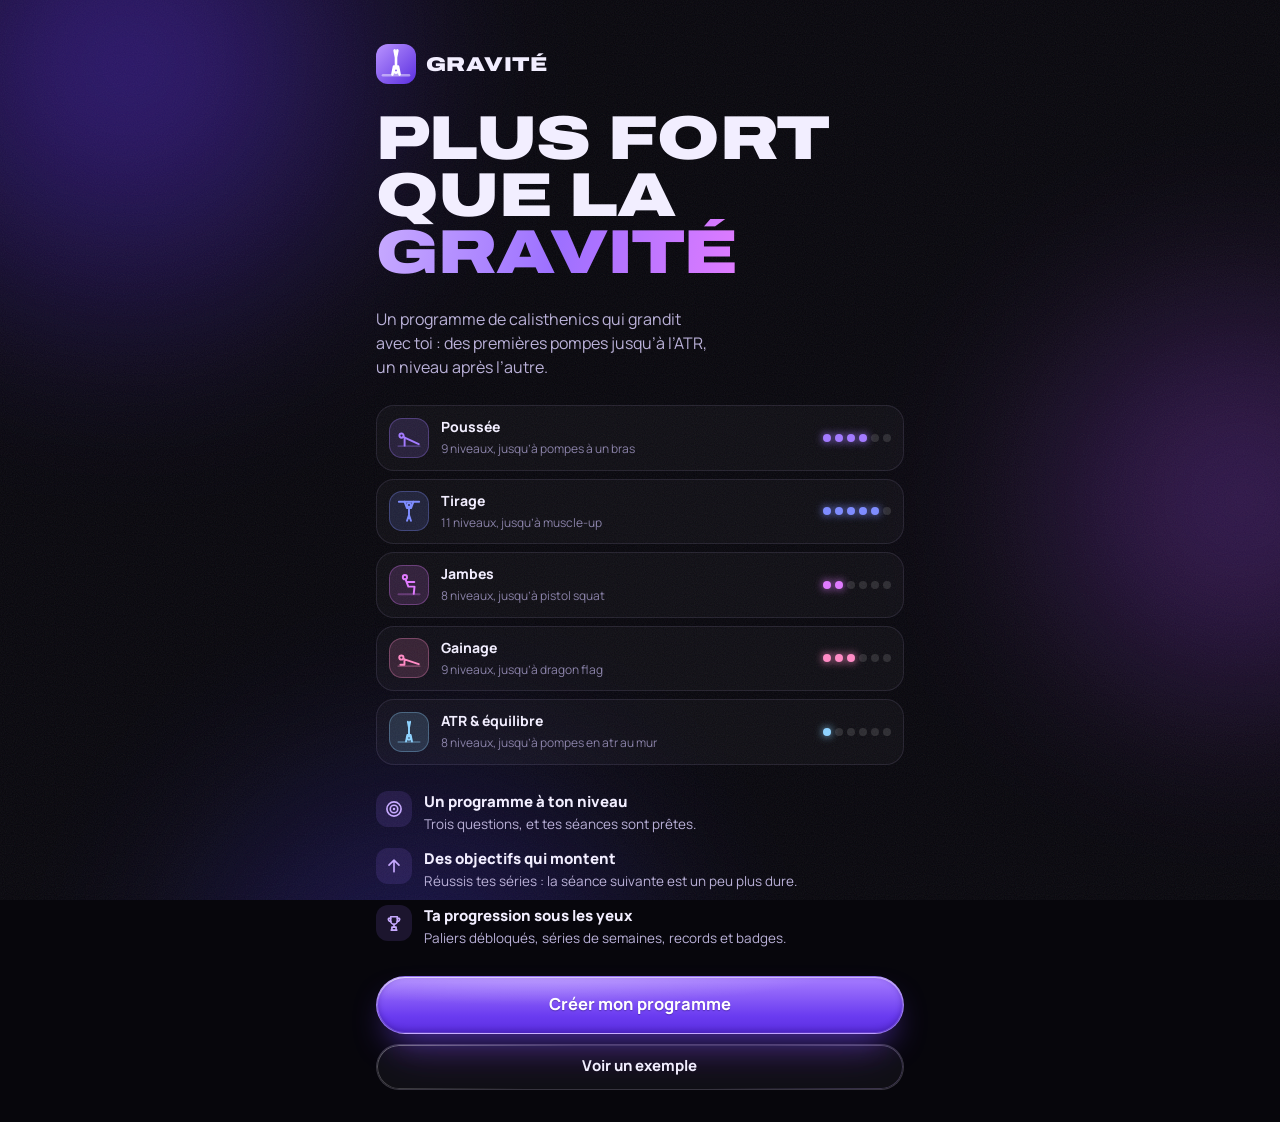
==== index.html @ 021497bb "Ajoute Gravité, une app de calisthenics avec progression par niveaux Programme généré à partir d'un " ====
<!doctype html>
<html lang="fr">
<head>
<meta charset="utf-8">
<meta name="viewport" content="width=device-width, initial-scale=1, viewport-fit=cover">
<title>Gravité Calisthenics</title>
<meta name="description" content="Programme de calisthenics au poids du corps : pompes, tractions, ATR. Des niveaux à débloquer et ta progression sous les yeux.">
<meta name="theme-color" content="#07060c">
<meta name="apple-mobile-web-app-capable" content="yes">
<meta name="mobile-web-app-capable" content="yes">
<meta name="apple-mobile-web-app-status-bar-style" content="black-translucent">
<meta name="apple-mobile-web-app-title" content="Gravité">
<link rel="manifest" href="manifest.webmanifest">
<link rel="icon" href="icons/icon.svg" type="image/svg+xml">
<link rel="apple-touch-icon" href="icons/icon-180.png">
<link rel="preconnect" href="https://fonts.googleapis.com">
<link rel="preconnect" href="https://fonts.gstatic.com" crossorigin>
<link rel="stylesheet" href="https://fonts.googleapis.com/css2?family=Archivo:wdth,wght@62..125,400..900&family=Manrope:wght@400..800&display=swap">
<link rel="stylesheet" href="css/styles.css">
</head>
<body>
<div class="aurora" aria-hidden="true"><i></i><i></i><i></i></div>
<main id="app" class="app"></main>
<nav id="tabbar" class="tabbar" aria-label="Navigation principale" hidden></nav>
<div id="player-root"></div>
<script src="js/data.js"></script>
<script src="js/app.js"></script>
</body>
</html>
---- css/styles.css ----
/*
  Gravité : interface sombre, accents violets, verre liquide.
  Mise en page : une colonne type app mobile (max 560 px), barre d’onglets en verre en bas,
  lecteur de séance plein écran par-dessus.
*/
:root {
  color-scheme: dark;
  --bg: #07060c;
  --bg-raise: #100d1c;
  --ink: #f2eeff;
  --ink-2: #bab1d8;
  --ink-3: #8a82a8;
  --line: rgba(206, 190, 255, 0.11);
  --line-strong: rgba(206, 190, 255, 0.2);
  --glass: rgba(150, 120, 255, 0.075);
  --glass-strong: rgba(150, 120, 255, 0.14);
  --violet: #9d70ff;
  --violet-2: #c7aaff;
  --violet-deep: #5b2fe0;
  --violet-ink: #160b33;
  --flame: #ffb35c;
  --good: #67e4b9;
  --bad: #ff7d8d;

  --heat-0: rgba(206, 190, 255, 0.07);
  --heat-1: #34245f;
  --heat-2: #5332a6;
  --heat-3: #7d52ee;
  --heat-4: #c3a3ff;

  --font-display: "Archivo", "Arial Black", "Helvetica Neue", system-ui, sans-serif;
  --font-body: "Manrope", system-ui, -apple-system, "Segoe UI", Roboto, sans-serif;

  --r-xl: 30px;
  --r-lg: 24px;
  --r-md: 18px;
  --r-sm: 12px;
  --tabbar-h: 76px;
  --spring: cubic-bezier(0.2, 1.5, 0.35, 1);
  --ease-out: cubic-bezier(0.16, 1, 0.3, 1);

  padding-top: env(safe-area-inset-top, 0px);
  padding-bottom: env(safe-area-inset-bottom, 0px);
}

* { box-sizing: border-box; }
html { -webkit-text-size-adjust: 100%; }
html, body { min-height: 100%; }
body {
  margin: 0;
  background: var(--bg);
  color: var(--ink);
  font-family: var(--font-body);
  font-size: 15px;
  line-height: 1.5;
  -webkit-font-smoothing: antialiased;
  -webkit-tap-highlight-color: transparent;
  overflow-x: hidden;
}
button, input, select, textarea { font: inherit; color: inherit; }
button { cursor: pointer; }
h1, h2, h3, h4 { margin: 0; font-family: var(--font-display); font-weight: 800; line-height: 1.05; text-wrap: balance; }
p { margin: 0; }
svg { display: block; }
:focus-visible { outline: 2px solid var(--violet-2); outline-offset: 3px; border-radius: 10px; }
[hidden] { display: none !important; }
.sr-only { position: absolute; width: 1px; height: 1px; overflow: hidden; clip: rect(0 0 0 0); white-space: nowrap; }

/* ---------- Fond : aurores violettes qui dérivent lentement ---------- */
.aurora { position: fixed; inset: 0; z-index: 0; pointer-events: none; overflow: hidden; }
.aurora i {
  position: absolute; border-radius: 50%; filter: blur(70px); opacity: 0.55;
  animation: drift 26s ease-in-out infinite alternate;
}
.aurora i:nth-child(1) { width: 60vmax; height: 60vmax; left: -20vmax; top: -25vmax; background: radial-gradient(circle, #5b2fe0 0%, transparent 65%); }
.aurora i:nth-child(2) { width: 50vmax; height: 50vmax; right: -22vmax; top: 20vh; background: radial-gradient(circle, #8f3fd9 0%, transparent 65%); animation-duration: 32s; animation-delay: -8s; opacity: 0.4; }
.aurora i:nth-child(3) { width: 55vmax; height: 55vmax; left: 5vw; bottom: -35vmax; background: radial-gradient(circle, #3a2bb8 0%, transparent 65%); animation-duration: 38s; animation-delay: -14s; opacity: 0.45; }
.aurora::after {
  content: ""; position: absolute; inset: 0; opacity: 0.08; mix-blend-mode: overlay;
  background-image: url("data:image/svg+xml,%3Csvg xmlns='http://www.w3.org/2000/svg' width='160' height='160'%3E%3Cfilter id='n'%3E%3CfeTurbulence type='fractalNoise' baseFrequency='.9' numOctaves='2' stitchTiles='stitch'/%3E%3C/filter%3E%3Crect width='100%25' height='100%25' filter='url(%23n)'/%3E%3C/svg%3E");
}
@keyframes drift {
  0% { transform: translate3d(0, 0, 0) scale(1); }
  50% { transform: translate3d(6vw, 4vh, 0) scale(1.08); }
  100% { transform: translate3d(-4vw, 8vh, 0) scale(0.95); }
}

/* ---------- Coque de l'app ---------- */
.app {
  position: relative; z-index: 1;
  max-width: 560px; margin: 0 auto;
  padding-left: max(16px, env(safe-area-inset-left, 0px));
  padding-right: max(16px, env(safe-area-inset-right, 0px));
  padding-block: 18px calc(var(--tabbar-h) + 34px + env(safe-area-inset-bottom, 0px));
}
.app.no-tabs { padding-bottom: 32px; }
.view { display: grid; gap: 18px; animation: view-in 0.5s var(--ease-out) both; }
.view > *, .stage > *, .player-inner > * { min-width: 0; max-width: 100%; }
@keyframes view-in { from { opacity: 0.001; transform: translateY(10px); } to { opacity: 1; transform: none; } }

.topbar { display: flex; align-items: center; justify-content: space-between; gap: 12px; padding-top: 4px; }
.topbar .hello { min-width: 0; }
.eyebrow { font-size: 11.5px; font-weight: 700; letter-spacing: 0.12em; text-transform: uppercase; color: var(--ink-3); }
.title-xl { font-size: clamp(30px, 8.6vw, 40px); font-stretch: 118%; letter-spacing: -0.01em; }
.title-lg { font-size: 26px; font-stretch: 115%; }
.title-md { font-size: 19px; font-stretch: 110%; }
.muted { color: var(--ink-2); }
.faint { color: var(--ink-3); }
.num { font-family: var(--font-display); font-variant-numeric: tabular-nums; font-stretch: 112%; }

.section-head { display: flex; align-items: baseline; justify-content: space-between; gap: 12px; margin-top: 6px; }
.section-head h2 { font-size: 17px; font-stretch: 112%; letter-spacing: 0.01em; }
.section-head .link { background: none; border: 0; color: var(--violet-2); font-weight: 700; font-size: 13px; padding: 4px 2px; }

/* ---------- Surfaces ---------- */
.card {
  position: relative;
  background: linear-gradient(180deg, rgba(255, 255, 255, 0.045), rgba(255, 255, 255, 0.02));
  border: 1px solid var(--line);
  border-radius: var(--r-lg);
  padding: 18px;
}
.card.tight { padding: 14px; }
.card-hero {
  position: relative; overflow: hidden; isolation: isolate;
  border-radius: var(--r-xl);
  padding: 22px 20px 20px;
  border: 1px solid rgba(214, 196, 255, 0.22);
  background:
    radial-gradient(120% 90% at 100% 0%, rgba(157, 112, 255, 0.42), transparent 60%),
    radial-gradient(90% 70% at 0% 100%, rgba(91, 47, 224, 0.35), transparent 65%),
    linear-gradient(160deg, rgba(40, 24, 86, 0.85), rgba(16, 11, 32, 0.92));
  box-shadow: inset 0 1px 0 rgba(255, 255, 255, 0.18), 0 30px 60px -30px rgba(91, 47, 224, 0.6);
}
.card-hero::before {
  content: ""; position: absolute; inset: -40% -10% auto auto; width: 70%; aspect-ratio: 1;
  background: conic-gradient(from 200deg, transparent, rgba(199, 170, 255, 0.25), transparent 40%);
  filter: blur(30px); z-index: -1; animation: slow-spin 18s linear infinite;
}
@keyframes slow-spin { to { transform: rotate(360deg); } }

.hero-top { display: flex; align-items: flex-start; justify-content: space-between; gap: 10px; }
.hero-title { font-size: clamp(28px, 8vw, 36px); font-stretch: 122%; text-transform: uppercase; letter-spacing: -0.005em; margin-top: 6px; }
.hero-meta { display: flex; flex-wrap: wrap; gap: 8px; margin-top: 12px; }
.ex-list { display: grid; gap: 2px; margin: 18px 0 18px; }
.ex-row {
  display: grid; grid-template-columns: 40px 1fr auto; align-items: center; gap: 12px;
  padding: 8px 0; border-top: 1px solid rgba(214, 196, 255, 0.1);
}
.ex-row:first-child { border-top: 0; }
.ex-row .name { font-weight: 700; line-height: 1.25; min-width: 0; }
.ex-row .name small { display: block; font-weight: 500; color: var(--ink-3); font-size: 12px; }
.ex-row .dose { font-family: var(--font-display); font-stretch: 112%; font-weight: 700; font-variant-numeric: tabular-nums; color: var(--violet-2); white-space: nowrap; }

.picto {
  width: 40px; height: 40px; border-radius: 13px; display: grid; place-items: center;
  background: color-mix(in srgb, var(--fc, var(--violet)) 16%, transparent);
  border: 1px solid color-mix(in srgb, var(--fc, var(--violet)) 32%, transparent);
  color: var(--fc, var(--violet));
}
.picto svg { width: 26px; height: 26px; }
.picto.lg { width: 64px; height: 64px; border-radius: 20px; }
.picto.lg svg { width: 42px; height: 42px; }

.chip {
  display: inline-flex; align-items: center; gap: 6px;
  padding: 6px 11px; border-radius: 999px;
  font-size: 12.5px; font-weight: 700; line-height: 1;
  background: rgba(255, 255, 255, 0.06); border: 1px solid var(--line); color: var(--ink-2);
  white-space: nowrap;
}
.chip svg { width: 14px; height: 14px; }
.chip.violet { background: rgba(157, 112, 255, 0.16); border-color: rgba(199, 170, 255, 0.3); color: var(--violet-2); }
.chip.flame { background: rgba(255, 179, 92, 0.12); border-color: rgba(255, 179, 92, 0.3); color: var(--flame); }
.chip.good { background: rgba(103, 228, 185, 0.12); border-color: rgba(103, 228, 185, 0.3); color: var(--good); }

/* ---------- Boutons en verre liquide ---------- */
.btn {
  --mx: 50%; --my: 0%;
  position: relative; overflow: hidden; isolation: isolate;
  display: inline-flex; align-items: center; justify-content: center; gap: 9px;
  min-height: 46px; padding: 0 20px;
  border-radius: 999px;
  border: 1px solid rgba(232, 222, 255, 0.18);
  background: linear-gradient(180deg, rgba(255, 255, 255, 0.12), rgba(255, 255, 255, 0.03));
  -webkit-backdrop-filter: blur(16px) saturate(170%);
  backdrop-filter: blur(16px) saturate(170%);
  box-shadow:
    inset 0 1px 0 rgba(255, 255, 255, 0.28),
    inset 0 -1px 0 rgba(255, 255, 255, 0.06),
    inset 0 0 0 0.5px rgba(255, 255, 255, 0.05),
    0 10px 24px -12px rgba(0, 0, 0, 0.7);
  color: var(--ink); font-weight: 750; font-size: 15px; letter-spacing: 0.005em;
  transition: transform 0.55s var(--spring), box-shadow 0.3s ease, background 0.3s ease;
  user-select: none; -webkit-user-select: none; touch-action: manipulation;
}
.btn svg { width: 18px; height: 18px; flex: none; }
/* Reflet spéculaire qui suit le doigt / la souris */
.btn::before {
  content: ""; position: absolute; inset: 0; z-index: -1; border-radius: inherit; pointer-events: none;
  background: radial-gradient(140px circle at var(--mx) var(--my), rgba(255, 255, 255, 0.28), transparent 60%);
  opacity: 0; transition: opacity 0.35s ease;
}
/* Liseré lumineux type verre */
.btn::after {
  content: ""; position: absolute; inset: 0; border-radius: inherit; pointer-events: none;
  padding: 1px;
  background: linear-gradient(140deg, rgba(255, 255, 255, 0.55), rgba(255, 255, 255, 0) 35%, rgba(255, 255, 255, 0) 65%, rgba(199, 170, 255, 0.5));
  -webkit-mask: linear-gradient(#000 0 0) content-box, linear-gradient(#000 0 0);
  -webkit-mask-composite: xor; mask-composite: exclude;
  opacity: 0.55;
}
@media (hover: hover) {
  .btn:hover::before { opacity: 1; }
  .btn:hover { box-shadow: inset 0 1px 0 rgba(255, 255, 255, 0.34), inset 0 -1px 0 rgba(255, 255, 255, 0.08), 0 14px 30px -12px rgba(91, 47, 224, 0.55); }
}
.btn.is-pressed { transform: scale(0.955); transition-duration: 0.12s; }
.btn.is-pressed::before { opacity: 1; }
.btn.squish { animation: squish 0.7s var(--spring); }
@keyframes squish {
  0% { transform: scale(0.955); }
  30% { transform: scale(1.045, 0.97); }
  55% { transform: scale(0.985, 1.025); }
  80% { transform: scale(1.01, 0.995); }
  100% { transform: scale(1); }
}
.btn:disabled { opacity: 0.45; cursor: not-allowed; }

.btn.primary {
  border-color: rgba(222, 205, 255, 0.4);
  background:
    radial-gradient(120% 140% at 30% -20%, rgba(255, 255, 255, 0.35), transparent 50%),
    linear-gradient(180deg, #a77dff, #6a3bf0 70%, #5b2fe0);
  color: #fff;
  box-shadow:
    inset 0 1px 0 rgba(255, 255, 255, 0.5),
    inset 0 -2px 6px rgba(40, 10, 120, 0.45),
    0 16px 34px -14px rgba(120, 70, 255, 0.85);
  text-shadow: 0 1px 1px rgba(30, 10, 80, 0.35);
}
.btn.lg { min-height: 58px; font-size: 16.5px; padding: 0 26px; }
.btn.block { display: flex; width: 100%; }
.btn.icon { width: 46px; min-height: 46px; padding: 0; }
.btn.icon.sm { width: 38px; min-height: 38px; }
.btn.ghost { background: rgba(255, 255, 255, 0.04); box-shadow: inset 0 1px 0 rgba(255, 255, 255, 0.12); }
.btn.danger { color: var(--bad); }

/* Goutte de verre liquide qui apparaît au point de contact */
.lg-drop {
  position: absolute; z-index: 0; pointer-events: none;
  width: var(--d, 160px); height: var(--d, 160px);
  left: var(--x); top: var(--y);
  border-radius: 46% 54% 52% 48% / 50% 44% 56% 50%;
  background:
    radial-gradient(circle at 32% 28%, rgba(255, 255, 255, 0.55), rgba(255, 255, 255, 0) 32%),
    radial-gradient(circle at 70% 75%, rgba(199, 170, 255, 0.35), rgba(199, 170, 255, 0) 45%),
    radial-gradient(circle, rgba(220, 205, 255, 0.16), rgba(157, 112, 255, 0.08) 60%, rgba(157, 112, 255, 0) 72%);
  -webkit-backdrop-filter: blur(2px) saturate(220%) brightness(1.25);
  backdrop-filter: blur(2px) saturate(220%) brightness(1.25);
  box-shadow:
    inset 3px 3px 8px rgba(255, 255, 255, 0.55),
    inset -4px -5px 10px rgba(70, 30, 190, 0.45),
    0 0 26px rgba(170, 130, 255, 0.45);
  transform: translate(-50%, -50%) scale(0);
  animation: lg-drop 0.85s var(--ease-out) forwards;
}
@keyframes lg-drop {
  0% { transform: translate(-50%, -50%) scale(0) rotate(0deg); opacity: 1; border-radius: 50%; }
  35% { opacity: 1; border-radius: 42% 58% 60% 40% / 52% 40% 60% 48%; }
  70% { opacity: 0.55; border-radius: 55% 45% 40% 60% / 45% 58% 42% 55%; }
  100% { transform: translate(-50%, -50%) scale(1) rotate(25deg); opacity: 0; border-radius: 50%; }
}

/* ---------- Statistiques ---------- */
.stats { display: grid; grid-template-columns: repeat(3, minmax(0, 1fr)); gap: 10px; }
.stat { padding: 14px 12px; border-radius: var(--r-md); background: rgba(255, 255, 255, 0.035); border: 1px solid var(--line); min-width: 0; }
.stat .v { font-family: var(--font-display); font-weight: 800; font-size: 24px; font-stretch: 115%; font-variant-numeric: tabular-nums; line-height: 1.05; display: flex; align-items: center; gap: 6px; }
.stat .v svg { width: 20px; height: 20px; }
.stat .l { font-size: 12px; color: var(--ink-3); font-weight: 600; margin-top: 4px; line-height: 1.25; }
.stat.flame .v { color: var(--flame); }

.week-strip { display: grid; grid-template-columns: repeat(7, minmax(0, 1fr)); gap: 6px; margin-top: 14px; }
.wday { display: grid; justify-items: center; gap: 6px; font-size: 11px; font-weight: 700; color: var(--ink-3); }
.wday .dot {
  width: 100%; max-width: 38px; aspect-ratio: 1; border-radius: 12px;
  display: grid; place-items: center;
  background: rgba(255, 255, 255, 0.04); border: 1px solid var(--line);
}
.wday .dot svg { width: 16px; height: 16px; }
.wday.done .dot { background: linear-gradient(160deg, #a77dff, #5b2fe0); border-color: rgba(222, 205, 255, 0.45); color: #fff; box-shadow: 0 6px 18px -8px rgba(157, 112, 255, 0.9); }
.wday.today { color: var(--ink); }
.wday.today .dot { border-color: var(--violet-2); }

.progress { height: 8px; border-radius: 999px; background: rgba(255, 255, 255, 0.07); overflow: hidden; }
.progress > i { display: block; height: 100%; border-radius: inherit; background: linear-gradient(90deg, #6a3bf0, #c7aaff); transition: width 0.8s var(--ease-out); }
.progress.fc > i { background: linear-gradient(90deg, color-mix(in srgb, var(--fc) 55%, #2a1760), var(--fc)); }

.next-level { display: grid; grid-template-columns: 40px 1fr; gap: 12px; align-items: center; }
.next-level .row { display: flex; justify-content: space-between; gap: 8px; font-size: 13px; margin-bottom: 7px; }
.next-level .row b { font-weight: 750; min-width: 0; }

.quote { font-size: 14px; color: var(--ink-2); padding: 2px 4px; display: flex; gap: 10px; align-items: flex-start; }
.quote svg { width: 18px; height: 18px; color: var(--violet); flex: none; margin-top: 2px; }

/* ---------- Barre d'onglets en verre ---------- */
.tabbar {
  position: fixed; z-index: 20; left: 50%; transform: translateX(-50%);
  bottom: calc(14px + env(safe-area-inset-bottom, 0px));
  width: min(520px, calc(100% - 2 * max(16px, env(safe-area-inset-left, 0px))));
  height: 64px; padding: 6px;
  display: grid; grid-template-columns: repeat(4, 1fr);
  border-radius: 999px;
  background: rgba(22, 16, 40, 0.55);
  -webkit-backdrop-filter: blur(22px) saturate(180%);
  backdrop-filter: blur(22px) saturate(180%);
  border: 1px solid rgba(232, 222, 255, 0.14);
  box-shadow: inset 0 1px 0 rgba(255, 255, 255, 0.16), 0 20px 40px -12px rgba(0, 0, 0, 0.8);
}
.tab {
  position: relative; z-index: 1; border: 0; background: none; border-radius: 999px;
  display: grid; place-items: center; align-content: center; gap: 3px;
  color: var(--ink-3); font-size: 11px; font-weight: 750; letter-spacing: 0.01em;
  transition: color 0.3s ease;
}
.tab svg { width: 22px; height: 22px; transition: transform 0.5s var(--spring); }
.tab[aria-current="page"] { color: var(--ink); }
.tab[aria-current="page"] svg { transform: translateY(-1px) scale(1.06); }
.tab-lens {
  position: absolute; z-index: 0; top: 6px; bottom: 6px; left: 0; width: 0;
  border-radius: 999px;
  background: linear-gradient(180deg, rgba(199, 170, 255, 0.28), rgba(157, 112, 255, 0.12));
  border: 1px solid rgba(232, 222, 255, 0.28);
  box-shadow: inset 0 1px 0 rgba(255, 255, 255, 0.35), inset 0 -6px 14px rgba(91, 47, 224, 0.3), 0 6px 20px -6px rgba(157, 112, 255, 0.7);
  transition: transform 0.6s var(--spring), width 0.6s var(--spring);
}
.tab-lens.stretch { animation: lens-stretch 0.6s var(--ease-out); }
@keyframes lens-stretch { 0% { scale: 1 1; } 35% { scale: 1.22 0.86; } 70% { scale: 0.96 1.04; } 100% { scale: 1 1; } }

/* ---------- Programme ---------- */
.plan-item { display: grid; gap: 12px; }
.plan-head { display: grid; grid-template-columns: auto 1fr auto; gap: 12px; align-items: center; }
.plan-idx {
  width: 38px; height: 38px; border-radius: 12px; display: grid; place-items: center;
  font-family: var(--font-display); font-weight: 800; font-stretch: 115%;
  background: rgba(255, 255, 255, 0.05); border: 1px solid var(--line); color: var(--ink-2);
}
.plan-item.is-next .plan-idx { background: linear-gradient(160deg, #a77dff, #5b2fe0); color: #fff; border-color: transparent; }
.plan-item.is-done .plan-idx { color: var(--good); border-color: rgba(103, 228, 185, 0.35); background: rgba(103, 228, 185, 0.08); }
.plan-item .ex-list { margin: 0; }
.summary-chips { display: flex; flex-wrap: wrap; gap: 8px; }

.fam-grid { display: grid; gap: 10px; }
.fam-row { display: grid; grid-template-columns: 40px 1fr auto; gap: 12px; align-items: center; padding: 12px; border-radius: var(--r-md); background: rgba(255, 255, 255, 0.03); border: 1px solid var(--line); text-align: left; width: 100%; }
.fam-row .t { min-width: 0; }
.fam-row .t b { display: block; font-weight: 750; line-height: 1.25; }
.fam-row .t span { font-size: 12.5px; color: var(--ink-3); }
.fam-row .lvl { font-family: var(--font-display); font-stretch: 112%; font-weight: 800; color: var(--ink-2); font-size: 13px; white-space: nowrap; }

/* ---------- Segmented & options ---------- */
.seg { display: grid; grid-auto-flow: column; grid-auto-columns: 1fr; gap: 4px; padding: 4px; border-radius: 999px; background: rgba(255, 255, 255, 0.04); border: 1px solid var(--line); }
.seg button { min-height: 40px; border: 0; border-radius: 999px; background: none; color: var(--ink-2); font-weight: 750; font-size: 14px; padding: 0 8px; position: relative; overflow: hidden; }
.seg button[aria-pressed="true"] { color: #fff; background: linear-gradient(180deg, rgba(167, 125, 255, 0.9), rgba(91, 47, 224, 0.9)); box-shadow: inset 0 1px 0 rgba(255, 255, 255, 0.4), 0 6px 16px -8px rgba(157, 112, 255, 0.9); }

.options { display: grid; gap: 10px; }
.option {
  position: relative; overflow: hidden; isolation: isolate;
  display: grid; grid-template-columns: auto 1fr auto; gap: 14px; align-items: center;
  width: 100%; text-align: left; padding: 16px; border-radius: var(--r-md);
  background: rgba(255, 255, 255, 0.035); border: 1px solid var(--line);
  transition: border-color 0.25s ease, background 0.25s ease, transform 0.5s var(--spring);
}
.option .o-t b { display: block; font-weight: 800; font-size: 16px; }
.option .o-t span { font-size: 13px; color: var(--ink-3); }
.option .o-big { font-family: var(--font-display); font-stretch: 120%; font-weight: 800; font-size: 22px; min-width: 56px; color: var(--violet-2); }
.option .check { width: 24px; height: 24px; border-radius: 50%; border: 1.5px solid var(--line-strong); display: grid; place-items: center; color: transparent; }
.option .check svg { width: 14px; height: 14px; }
.option[aria-pressed="true"] { border-color: rgba(199, 170, 255, 0.55); background: rgba(157, 112, 255, 0.12); }
.option[aria-pressed="true"] .check { background: var(--violet); border-color: var(--violet); color: #fff; }

.field { display: grid; gap: 8px; }
.field label, .field .label { font-size: 13px; font-weight: 700; color: var(--ink-2); }
.input {
  width: 100%; min-height: 50px; padding: 0 16px; border-radius: var(--r-md);
  background: rgba(255, 255, 255, 0.05); border: 1px solid var(--line-strong); color: var(--ink);
  font-size: 16px; outline: none;
}
.input:focus { border-color: var(--violet-2); box-shadow: 0 0 0 4px rgba(157, 112, 255, 0.18); }
textarea.input { min-height: 120px; padding: 12px 14px; font-family: ui-monospace, Menlo, monospace; font-size: 12px; resize: vertical; }

.toggle-row { display: flex; align-items: center; justify-content: space-between; gap: 14px; padding: 12px 0; border-top: 1px solid var(--line); }
.toggle-row:first-child { border-top: 0; padding-top: 0; }
.toggle-row .t b { display: block; font-weight: 750; }
.toggle-row .t span { font-size: 12.5px; color: var(--ink-3); }
.switch { position: relative; width: 52px; height: 32px; border-radius: 999px; border: 1px solid var(--line-strong); background: rgba(255, 255, 255, 0.08); flex: none; transition: background 0.3s ease; }
.switch::after { content: ""; position: absolute; top: 3px; left: 3px; width: 24px; height: 24px; border-radius: 50%; background: linear-gradient(180deg, #fff, #d9d0f5); box-shadow: 0 2px 6px rgba(0, 0, 0, 0.4); transition: transform 0.5s var(--spring); }
.switch[aria-checked="true"] { background: linear-gradient(180deg, #a77dff, #5b2fe0); border-color: transparent; }
.switch[aria-checked="true"]::after { transform: translateX(20px); }

/* ---------- Onboarding ---------- */
.ob { display: grid; gap: 22px; min-height: calc(100vh - 60px); align-content: start; }
.ob-steps { display: grid; grid-template-columns: repeat(5, 1fr); gap: 6px; }
.ob-steps i { height: 4px; border-radius: 99px; background: rgba(255, 255, 255, 0.1); }
.ob-steps i.on { background: linear-gradient(90deg, #7d52ee, #c7aaff); }
.ob-nav { display: flex; gap: 10px; }
.ob-nav .btn.primary { flex: 1; }

.welcome { display: grid; gap: 26px; padding-top: 10px; }
.brand { display: flex; align-items: center; gap: 10px; }
.brand-mark { width: 40px; height: 40px; }
.brand b { font-family: var(--font-display); font-weight: 900; font-stretch: 125%; font-size: 20px; letter-spacing: 0.02em; }
.welcome-title { font-size: clamp(40px, 12vw, 62px); font-stretch: 125%; font-weight: 900; text-transform: uppercase; line-height: 0.92; letter-spacing: -0.01em; }
.welcome-title em { font-style: normal; background: linear-gradient(100deg, #c7aaff, #9d70ff 50%, #e07bff); -webkit-background-clip: text; background-clip: text; color: transparent; }
.ladder { display: grid; gap: 8px; }
.ladder-row { display: grid; grid-template-columns: 40px 1fr auto; gap: 12px; align-items: center; padding: 10px 12px; border-radius: var(--r-md); background: rgba(255, 255, 255, 0.03); border: 1px solid var(--line); }
.ladder-row .steps { display: flex; gap: 4px; }
.ladder-row .steps i { width: 8px; height: 8px; border-radius: 50%; background: rgba(255, 255, 255, 0.12); }
.ladder-row .steps i.on { background: var(--fc); box-shadow: 0 0 8px var(--fc); }
.ladder-row .t b { display: block; font-weight: 750; font-size: 14px; }
.ladder-row .t span { font-size: 12px; color: var(--ink-3); }
.feature-list { display: grid; gap: 12px; }
.feature { display: grid; grid-template-columns: 36px 1fr; gap: 12px; align-items: start; }
.feature .ic { width: 36px; height: 36px; border-radius: 12px; display: grid; place-items: center; background: rgba(157, 112, 255, 0.14); color: var(--violet-2); }
.feature .ic svg { width: 20px; height: 20px; }
.feature b { display: block; font-weight: 800; }
.feature span { font-size: 13.5px; color: var(--ink-2); }

.demo-banner {
  display: flex; align-items: center; justify-content: space-between; gap: 10px; flex-wrap: wrap;
  padding: 10px 12px 10px 16px; border-radius: var(--r-md);
  background: rgba(255, 179, 92, 0.1); border: 1px solid rgba(255, 179, 92, 0.3); color: var(--flame);
  font-size: 13px; font-weight: 700;
}
.demo-banner .btn { min-height: 36px; font-size: 13px; padding: 0 14px; color: var(--ink); }

/* ---------- Progrès ---------- */
.rank-card { display: grid; gap: 14px; }
.rank-top { display: flex; align-items: center; gap: 14px; }
.rank-emblem { width: 62px; height: 62px; flex: none; }
.rank-name { font-size: 28px; font-stretch: 122%; text-transform: uppercase; }
.rank-steps { display: grid; grid-template-columns: repeat(7, 1fr); gap: 4px; }
.rank-steps i { height: 4px; border-radius: 99px; background: rgba(255, 255, 255, 0.09); }
.rank-steps i.on { background: var(--violet-2); }
.rank-foot { display: flex; justify-content: space-between; font-size: 12.5px; color: var(--ink-3); gap: 8px; }

.chart-wrap { position: relative; }
.chart-wrap svg { width: 100%; height: auto; overflow: visible; }
.chart-wrap .axis { fill: var(--ink-3); font-size: 10.5px; font-family: var(--font-body); font-weight: 600; }
.chart-wrap .grid { stroke: rgba(206, 190, 255, 0.09); stroke-width: 1; }
.chart-wrap .bar { fill: rgba(157, 112, 255, 0.42); transition: fill 0.2s ease; }
.chart-wrap .bar.last { fill: var(--violet); }
.chart-wrap .bar-hit { fill: transparent; cursor: pointer; }
.chart-wrap .bar-hit:hover + .bar, .chart-wrap .bar.hot { fill: var(--violet-2); }
.chart-wrap .val { fill: var(--ink); font-size: 11px; font-weight: 800; font-family: var(--font-display); }
.tooltip {
  position: absolute; z-index: 5; pointer-events: none; transform: translate(-50%, calc(-100% - 10px));
  padding: 8px 10px; border-radius: 12px; font-size: 12px; line-height: 1.35; white-space: nowrap;
  background: rgba(24, 18, 44, 0.92); border: 1px solid var(--line-strong); color: var(--ink);
  -webkit-backdrop-filter: blur(10px); backdrop-filter: blur(10px);
  box-shadow: 0 10px 24px -8px rgba(0, 0, 0, 0.8);
}
.tooltip b { font-weight: 800; }

.heat { display: grid; grid-template-columns: auto 1fr; gap: 8px; }
.heat-days { display: grid; grid-template-rows: repeat(7, 1fr); gap: 3px; font-size: 9.5px; color: var(--ink-3); font-weight: 700; }
.heat-days span { display: flex; align-items: center; height: 100%; }
.heat-grid { display: grid; grid-auto-flow: column; grid-template-rows: repeat(7, 1fr); gap: 3px; }
.heat-cell { aspect-ratio: 1; border-radius: 4px; background: var(--heat-0); border: 0; padding: 0; min-width: 0; }
.heat-cell[data-l="1"] { background: var(--heat-1); }
.heat-cell[data-l="2"] { background: var(--heat-2); }
.heat-cell[data-l="3"] { background: var(--heat-3); }
.heat-cell[data-l="4"] { background: var(--heat-4); }
.heat-cell.future { background: transparent; }
.heat-cell.today { outline: 1.5px solid var(--violet-2); outline-offset: 1px; }
.heat-legend { display: flex; align-items: center; gap: 4px; justify-content: flex-end; font-size: 11px; color: var(--ink-3); margin-top: 10px; }
.heat-legend i { width: 11px; height: 11px; border-radius: 3px; display: inline-block; }

.fam-tabs { display: flex; gap: 8px; overflow-x: auto; padding-bottom: 4px; margin: 0 -2px; scrollbar-width: none; }
.fam-tabs::-webkit-scrollbar { display: none; }
.fam-tab { flex: none; display: inline-flex; align-items: center; gap: 7px; padding: 8px 13px 8px 9px; border-radius: 999px; border: 1px solid var(--line); background: rgba(255, 255, 255, 0.03); color: var(--ink-2); font-weight: 750; font-size: 13px; position: relative; overflow: hidden; }
.fam-tab svg { width: 20px; height: 20px; color: var(--fc); }
.fam-tab[aria-pressed="true"] { color: var(--ink); border-color: color-mix(in srgb, var(--fc) 60%, transparent); background: color-mix(in srgb, var(--fc) 16%, transparent); }

.path { position: relative; display: grid; gap: 0; margin-top: 16px; }
.path-node { position: relative; display: grid; grid-template-columns: 44px 1fr auto; gap: 14px; align-items: center; padding: 10px 0; width: 100%; background: none; border: 0; text-align: left; }
.path-node::before { content: ""; position: absolute; left: 21px; top: 0; bottom: 0; width: 2px; background: rgba(255, 255, 255, 0.08); z-index: 0; }
.path-node:first-child::before { top: 50%; }
.path-node:last-child::before { bottom: 50%; }
.path-node.done::before { background: color-mix(in srgb, var(--fc) 55%, transparent); }
.path-node.current::before { background: linear-gradient(180deg, color-mix(in srgb, var(--fc) 55%, transparent) 50%, rgba(255, 255, 255, 0.08) 50%); }
.path-dot { position: relative; z-index: 1; width: 44px; height: 44px; border-radius: 50%; display: grid; place-items: center; background: var(--bg-raise); border: 1.5px solid var(--line-strong); color: var(--ink-3); font-family: var(--font-display); font-weight: 800; font-size: 13px; font-stretch: 112%; }
.path-dot svg { width: 18px; height: 18px; }
.path-node.done .path-dot { background: color-mix(in srgb, var(--fc) 85%, #1b0f3a); border-color: transparent; color: #12082a; }
.path-node.current .path-dot { border: 2px solid var(--fc); color: var(--ink); background: color-mix(in srgb, var(--fc) 18%, var(--bg-raise)); box-shadow: 0 0 0 6px color-mix(in srgb, var(--fc) 14%, transparent), 0 0 24px color-mix(in srgb, var(--fc) 50%, transparent); animation: pulse 2.4s ease-in-out infinite; }
@keyframes pulse { 50% { box-shadow: 0 0 0 10px color-mix(in srgb, var(--fc) 6%, transparent), 0 0 30px color-mix(in srgb, var(--fc) 60%, transparent); } }
.path-node .t { min-width: 0; }
.path-node .t b { display: block; font-weight: 750; line-height: 1.25; }
.path-node .t span { font-size: 12.5px; color: var(--ink-3); }
.path-node.locked .t b { color: var(--ink-3); }
.path-node .tag { font-size: 11.5px; font-weight: 800; color: var(--ink-3); white-space: nowrap; }
.path-node.current .tag { color: var(--fc); }
.path-node.done .tag { color: var(--ink-2); }
.path-progress { margin: 2px 0 6px 58px; }

.pr-list { display: grid; gap: 0; }
.pr-row { display: grid; grid-template-columns: 40px 1fr auto; gap: 12px; align-items: center; padding: 10px 0; border-top: 1px solid var(--line); }
.pr-row:first-child { border-top: 0; padding-top: 0; }
.pr-row b { font-weight: 750; min-width: 0; line-height: 1.25; }
.pr-row .v { font-family: var(--font-display); font-weight: 800; font-stretch: 115%; font-size: 18px; font-variant-numeric: tabular-nums; }
.pr-row .v small { font-size: 11px; color: var(--ink-3); font-weight: 700; margin-left: 2px; }

.badges { display: grid; grid-template-columns: repeat(4, minmax(0, 1fr)); gap: 10px; }
.badge { display: grid; justify-items: center; gap: 6px; text-align: center; padding: 12px 4px 10px; border-radius: var(--r-md); background: rgba(255, 255, 255, 0.03); border: 1px solid var(--line); min-width: 0; }
.badge svg { width: 40px; height: 40px; }
.badge b { font-size: 11px; line-height: 1.2; font-weight: 750; color: var(--ink-3); overflow-wrap: anywhere; }
.badge.on { background: radial-gradient(100% 80% at 50% 0%, rgba(157, 112, 255, 0.22), rgba(255, 255, 255, 0.02)); border-color: rgba(199, 170, 255, 0.35); }
.badge.on b { color: var(--ink); }

.hist { display: grid; gap: 0; }
.hist-row { display: grid; grid-template-columns: 48px 1fr auto; gap: 12px; align-items: center; padding: 11px 0; border-top: 1px solid var(--line); }
.hist-row:first-child { border-top: 0; padding-top: 0; }
.hist-date { text-align: center; line-height: 1.05; border-radius: 12px; padding: 6px 0; background: rgba(255, 255, 255, 0.04); }
.hist-date b { display: block; font-family: var(--font-display); font-size: 18px; font-weight: 800; font-stretch: 112%; }
.hist-date span { font-size: 10.5px; color: var(--ink-3); font-weight: 700; text-transform: uppercase; letter-spacing: 0.06em; }
.hist-row .t { min-width: 0; }
.hist-row .t b { display: block; font-weight: 750; }
.hist-row .t span { font-size: 12.5px; color: var(--ink-3); }
.hist-row .xp { font-family: var(--font-display); font-weight: 800; font-stretch: 112%; color: var(--violet-2); font-size: 14px; white-space: nowrap; }

.empty { text-align: center; padding: 26px 10px; color: var(--ink-3); font-size: 14px; display: grid; gap: 6px; justify-items: center; }
.empty svg { width: 34px; height: 34px; color: var(--violet); opacity: 0.7; }

/* ---------- Lecteur de séance ---------- */
.player {
  position: fixed; inset: 0; z-index: 40; overflow-y: auto;
  background:
    radial-gradient(90% 60% at 50% 0%, rgba(91, 47, 224, 0.35), transparent 70%),
    radial-gradient(70% 50% at 50% 110%, rgba(143, 63, 217, 0.25), transparent 70%),
    var(--bg);
  animation: player-in 0.3s var(--ease-out) both;
}
@keyframes player-in { from { opacity: 0.001; transform: scale(0.98); } to { opacity: 1; transform: none; } }
.player-inner {
  max-width: 520px; min-height: 100%; margin: 0 auto;
  display: grid; grid-template-rows: auto 1fr auto; gap: 18px;
  padding-top: calc(14px + env(safe-area-inset-top, 0px));
  padding-bottom: calc(18px + env(safe-area-inset-bottom, 0px));
  padding-left: max(16px, env(safe-area-inset-left, 0px));
  padding-right: max(16px, env(safe-area-inset-right, 0px));
}
.player-top { display: grid; grid-template-columns: auto 1fr auto; align-items: center; gap: 12px; }
.player-top .ttl { text-align: center; font-size: 13px; font-weight: 750; color: var(--ink-2); min-width: 0; overflow: hidden; text-overflow: ellipsis; white-space: nowrap; }
.player-top .clock { font-family: var(--font-display); font-variant-numeric: tabular-nums; font-weight: 700; font-size: 13px; color: var(--ink-3); min-width: 46px; text-align: right; }
.segbar { display: flex; gap: 4px; margin-top: 12px; }
.segbar i { flex: 1; height: 4px; border-radius: 99px; background: rgba(255, 255, 255, 0.1); overflow: hidden; position: relative; }
.segbar i b { position: absolute; inset: 0; width: var(--p, 0%); background: linear-gradient(90deg, #7d52ee, #c7aaff); border-radius: inherit; transition: width 0.5s var(--ease-out); }

.stage { display: grid; align-content: center; justify-items: center; gap: 18px; text-align: center; animation: view-in 0.45s var(--ease-out) both; }
.stage .ex-title { font-size: clamp(26px, 7.6vw, 34px); font-stretch: 118%; }
.stage .set-label { font-size: 13px; font-weight: 800; letter-spacing: 0.12em; text-transform: uppercase; color: var(--violet-2); }
.big-target { font-family: var(--font-display); font-weight: 900; font-stretch: 125%; font-variant-numeric: tabular-nums; font-size: clamp(84px, 28vw, 128px); line-height: 0.9; letter-spacing: -0.02em; background: linear-gradient(180deg, #fff, #c7aaff); -webkit-background-clip: text; background-clip: text; color: transparent; }
.big-unit { font-size: 15px; font-weight: 700; color: var(--ink-2); margin-top: -6px; }
.cues { display: grid; gap: 8px; text-align: left; width: 100%; padding: 14px 16px; border-radius: var(--r-md); background: rgba(255, 255, 255, 0.04); border: 1px solid var(--line); font-size: 14px; color: var(--ink-2); }
.cues div { display: grid; grid-template-columns: 18px 1fr; gap: 8px; }
.cues svg { width: 16px; height: 16px; color: var(--violet); margin-top: 3px; }

.stepper { display: grid; grid-template-columns: auto 1fr auto; align-items: center; gap: 14px; width: 100%; max-width: 320px; }
.stepper .val { font-family: var(--font-display); font-weight: 800; font-stretch: 118%; font-size: 30px; font-variant-numeric: tabular-nums; }
.stepper .val small { display: block; font-family: var(--font-body); font-size: 11.5px; font-weight: 700; color: var(--ink-3); letter-spacing: 0.04em; }

.ring { position: relative; width: min(66vw, 250px); aspect-ratio: 1; }
.ring svg { width: 100%; height: 100%; transform: rotate(-90deg); }
.ring .track { stroke: rgba(255, 255, 255, 0.08); }
.ring .meter { stroke: url(#ringGrad); transition: stroke-dashoffset 0.25s linear; filter: drop-shadow(0 0 10px rgba(157, 112, 255, 0.6)); }
.ring .center { position: absolute; inset: 0; display: grid; place-content: center; text-align: center; }
.ring .center .num { font-size: clamp(54px, 17vw, 76px); font-weight: 900; font-stretch: 122%; line-height: 1; }
.ring .center span { font-size: 12.5px; color: var(--ink-3); font-weight: 700; letter-spacing: 0.08em; text-transform: uppercase; }
.next-up { display: grid; grid-template-columns: 40px 1fr; gap: 12px; align-items: center; text-align: left; padding: 12px 14px; border-radius: var(--r-md); background: rgba(255, 255, 255, 0.04); border: 1px solid var(--line); width: 100%; }
.next-up b { display: block; font-weight: 750; }
.next-up span { font-size: 12.5px; color: var(--ink-3); }

.player-actions { display: grid; gap: 10px; }
.player-actions .row { display: grid; grid-template-columns: 1fr 1fr; gap: 10px; }

.warm-list { display: grid; gap: 8px; width: 100%; text-align: left; }
.warm-row { display: grid; grid-template-columns: 28px 1fr auto; gap: 12px; align-items: center; padding: 12px 14px; border-radius: var(--r-md); background: rgba(255, 255, 255, 0.04); border: 1px solid var(--line); }
.warm-row .n { font-family: var(--font-display); font-weight: 800; color: var(--violet-2); }
.warm-row .d { font-family: var(--font-display); font-weight: 700; font-variant-numeric: tabular-nums; color: var(--ink-2); font-size: 13px; }

.fb-options { display: grid; grid-template-columns: repeat(3, minmax(0, 1fr)); gap: 10px; width: 100%; }
.fb { display: grid; justify-items: center; gap: 8px; padding: 16px 6px; border-radius: var(--r-md); background: rgba(255, 255, 255, 0.04); border: 1px solid var(--line); position: relative; overflow: hidden; isolation: isolate; font-weight: 750; font-size: 13.5px; }
.fb svg { width: 30px; height: 30px; color: var(--violet-2); }
.fb[aria-pressed="true"] { border-color: rgba(199, 170, 255, 0.6); background: rgba(157, 112, 255, 0.16); }

.summary-grid { display: grid; grid-template-columns: repeat(3, minmax(0, 1fr)); gap: 10px; width: 100%; }
.reward-list { display: grid; gap: 10px; width: 100%; text-align: left; }
.reward { display: grid; grid-template-columns: 44px 1fr; gap: 12px; align-items: center; padding: 12px 14px; border-radius: var(--r-md); border: 1px solid rgba(199, 170, 255, 0.3); background: radial-gradient(120% 120% at 0% 0%, rgba(157, 112, 255, 0.22), rgba(255, 255, 255, 0.02)); animation: pop-in 0.6s var(--spring) both; }
.reward:nth-child(2) { animation-delay: 0.12s; }
.reward:nth-child(3) { animation-delay: 0.24s; }
.reward:nth-child(4) { animation-delay: 0.36s; }
.reward .ic { width: 44px; height: 44px; border-radius: 14px; display: grid; place-items: center; background: rgba(157, 112, 255, 0.22); color: var(--violet-2); }
.reward .ic svg { width: 26px; height: 26px; }
.reward b { display: block; font-weight: 800; }
.reward span { font-size: 13px; color: var(--ink-2); }
@keyframes pop-in { from { opacity: 0.001; transform: translateY(12px) scale(0.96); } to { opacity: 1; transform: none; } }
.xp-burst { font-family: var(--font-display); font-weight: 900; font-stretch: 125%; font-size: 54px; line-height: 1; color: var(--violet-2); text-shadow: 0 0 30px rgba(157, 112, 255, 0.6); font-variant-numeric: tabular-nums; }

/* ---------- Feuille modale & toast ---------- */
.scrim { position: fixed; inset: 0; z-index: 60; background: rgba(5, 3, 12, 0.6); -webkit-backdrop-filter: blur(6px); backdrop-filter: blur(6px); display: grid; align-items: end; justify-items: center; animation: fade 0.25s ease both; }
@keyframes fade { from { opacity: 0; } to { opacity: 1; } }
.sheet {
  width: 100%; max-width: 560px; max-height: 88vh; overflow-y: auto;
  padding: 10px max(18px, env(safe-area-inset-right, 0px)) calc(22px + env(safe-area-inset-bottom, 0px)) max(18px, env(safe-area-inset-left, 0px));
  border-radius: 30px 30px 0 0;
  background: linear-gradient(180deg, rgba(36, 26, 66, 0.96), rgba(14, 10, 26, 0.98));
  border: 1px solid var(--line-strong); border-bottom: 0;
  box-shadow: 0 -20px 60px -20px rgba(91, 47, 224, 0.5);
  animation: sheet-up 0.5s var(--ease-out) both;
  display: grid; gap: 16px;
}
.sheet .grab { width: 40px; height: 5px; border-radius: 9px; background: rgba(255, 255, 255, 0.2); justify-self: center; }
@keyframes sheet-up { from { transform: translateY(40px); opacity: 0.001; } to { transform: none; opacity: 1; } }
.sheet-actions { display: grid; gap: 10px; }

.toast {
  position: fixed; z-index: 80; left: 50%; top: calc(16px + env(safe-area-inset-top, 0px));
  transform: translateX(-50%);
  max-width: calc(100% - 32px);
  padding: 12px 18px; border-radius: 999px;
  background: rgba(30, 22, 56, 0.9); border: 1px solid var(--line-strong);
  -webkit-backdrop-filter: blur(16px); backdrop-filter: blur(16px);
  font-weight: 700; font-size: 14px; box-shadow: 0 12px 30px -10px rgba(0, 0, 0, 0.8);
  animation: toast-in 0.5s var(--spring) both;
}
@keyframes toast-in { from { transform: translate(-50%, -16px); opacity: 0; } to { transform: translate(-50%, 0); opacity: 1; } }

.confetti { position: fixed; inset: 0; pointer-events: none; z-index: 70; }

.storage-note { display: flex; gap: 10px; align-items: flex-start; font-size: 13px; color: var(--ink-3); }
.storage-note svg { width: 18px; height: 18px; flex: none; color: var(--violet-2); margin-top: 1px; }

@media (min-width: 700px) {
  .app { padding-top: 34px; }
}

@media (prefers-reduced-motion: reduce) {
  *, *::before, *::after { animation-duration: 0.001ms !important; animation-iteration-count: 1 !important; transition-duration: 0.001ms !important; }
  .aurora i { animation: none; }
}
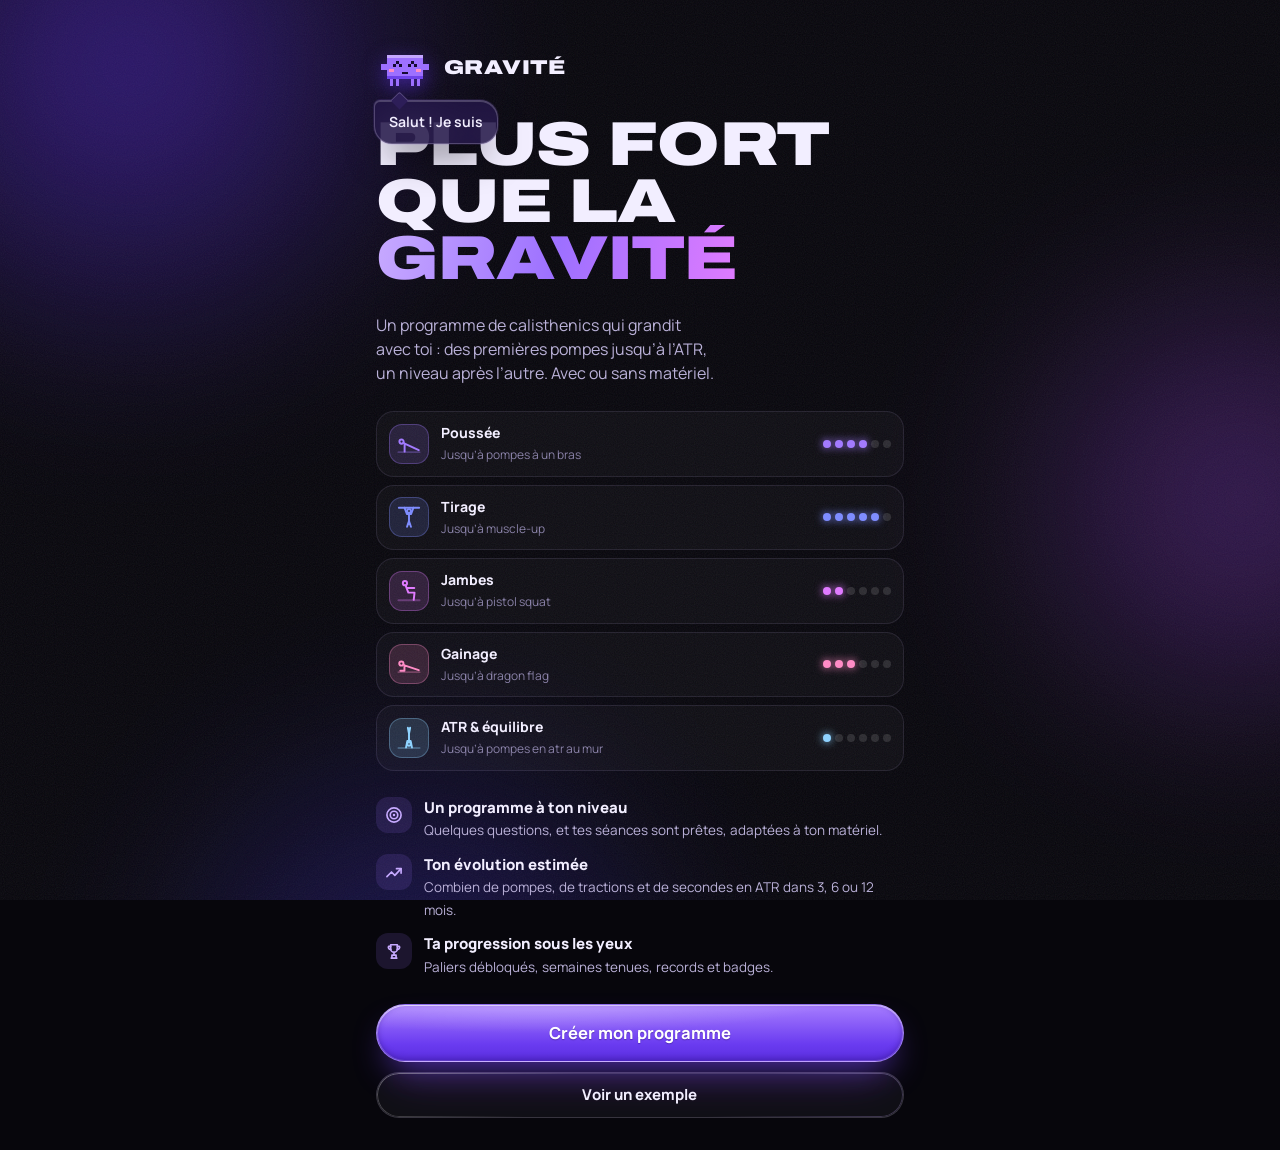
==== commit 3f7c5488: "Ajoute une mascotte coach et des tutos animés pour chaque exercice - Mascotte en pixel art violet, e" ====
--- a/index.html
+++ b/index.html
@@ -24,6 +24,8 @@
 <nav id="tabbar" class="tabbar" aria-label="Navigation principale" hidden></nav>
 <div id="player-root"></div>
 <script src="js/data.js"></script>
+<script src="js/mascot.js"></script>
+<script src="js/tutos.js"></script>
 <script src="js/app.js"></script>
 </body>
 </html>
--- a/css/styles.css
+++ b/css/styles.css
@@ -99,7 +99,7 @@
 @keyframes view-in { from { opacity: 0.001; transform: translateY(10px); } to { opacity: 1; transform: none; } }
 
 .topbar { display: flex; align-items: center; justify-content: space-between; gap: 12px; padding-top: 4px; }
-.topbar .hello { min-width: 0; }
+.topbar .hello, .topbar .topbar-text { flex: 1; min-width: 0; }
 .eyebrow { font-size: 11.5px; font-weight: 700; letter-spacing: 0.12em; text-transform: uppercase; color: var(--ink-3); }
 .title-xl { font-size: clamp(30px, 8.6vw, 40px); font-stretch: 118%; letter-spacing: -0.01em; }
 .title-lg { font-size: 26px; font-stretch: 115%; }
@@ -547,7 +547,7 @@
   padding-left: max(16px, env(safe-area-inset-left, 0px));
   padding-right: max(16px, env(safe-area-inset-right, 0px));
 }
-.player-top { display: grid; grid-template-columns: auto 1fr auto; align-items: center; gap: 12px; }
+.player-top { display: grid; grid-template-columns: auto auto 1fr auto; align-items: center; gap: 12px; }
 .player-top .ttl { text-align: center; font-size: 13px; font-weight: 750; color: var(--ink-2); min-width: 0; overflow: hidden; text-overflow: ellipsis; white-space: nowrap; }
 .player-top .clock { font-family: var(--font-display); font-variant-numeric: tabular-nums; font-weight: 700; font-size: 13px; color: var(--ink-3); min-width: 46px; text-align: right; }
 .segbar { display: flex; gap: 4px; margin-top: 12px; }
@@ -557,7 +557,7 @@
 .stage { display: grid; align-content: center; justify-items: center; gap: 18px; text-align: center; animation: view-in 0.45s var(--ease-out) both; }
 .stage .ex-title { font-size: clamp(26px, 7.6vw, 34px); font-stretch: 118%; }
 .stage .set-label { font-size: 13px; font-weight: 800; letter-spacing: 0.12em; text-transform: uppercase; color: var(--violet-2); }
-.big-target { font-family: var(--font-display); font-weight: 900; font-stretch: 125%; font-variant-numeric: tabular-nums; font-size: clamp(84px, 28vw, 128px); line-height: 0.9; letter-spacing: -0.02em; background: linear-gradient(180deg, #fff, #c7aaff); -webkit-background-clip: text; background-clip: text; color: transparent; }
+.big-target { font-family: var(--font-display); font-weight: 900; font-stretch: 125%; font-variant-numeric: tabular-nums; font-size: clamp(64px, 21vw, 108px); line-height: 0.9; letter-spacing: -0.02em; background: linear-gradient(180deg, #fff, #c7aaff); -webkit-background-clip: text; background-clip: text; color: transparent; }
 .big-unit { font-size: 15px; font-weight: 700; color: var(--ink-2); margin-top: -6px; }
 .cues { display: grid; gap: 8px; text-align: left; width: 100%; padding: 14px 16px; border-radius: var(--r-md); background: rgba(255, 255, 255, 0.04); border: 1px solid var(--line); font-size: 14px; color: var(--ink-2); }
 .cues div { display: grid; grid-template-columns: 18px 1fr; gap: 8px; }
@@ -567,7 +567,7 @@
 .stepper .val { font-family: var(--font-display); font-weight: 800; font-stretch: 118%; font-size: 30px; font-variant-numeric: tabular-nums; }
 .stepper .val small { display: block; font-family: var(--font-body); font-size: 11.5px; font-weight: 700; color: var(--ink-3); letter-spacing: 0.04em; }
 
-.ring { position: relative; width: min(66vw, 250px); aspect-ratio: 1; }
+.ring { position: relative; width: min(56vw, 210px); aspect-ratio: 1; }
 .ring svg { width: 100%; height: 100%; transform: rotate(-90deg); }
 .ring .track { stroke: rgba(255, 255, 255, 0.08); }
 .ring .meter { stroke: url(#ringGrad); transition: stroke-dashoffset 0.25s linear; filter: drop-shadow(0 0 10px rgba(157, 112, 255, 0.6)); }
@@ -638,6 +638,155 @@
 .storage-note { display: flex; gap: 10px; align-items: flex-start; font-size: 13px; color: var(--ink-3); }
 .storage-note svg { width: 18px; height: 18px; flex: none; color: var(--violet-2); margin-top: 1px; }
 
+/* ---------- Planning & projection ---------- */
+.traj-hero { display: grid; gap: 4px; }
+.cap-grid { display: grid; grid-template-columns: repeat(auto-fit, minmax(140px, 1fr)); gap: 10px; margin-top: 16px; }
+.cap-card { display: grid; gap: 4px; align-content: start; padding: 14px; border-radius: var(--r-md); background: rgba(10, 6, 24, 0.45); border: 1px solid rgba(214, 196, 255, 0.16); min-width: 0; }
+.cap-card .picto { width: 34px; height: 34px; border-radius: 11px; margin-bottom: 6px; }
+.cap-card .picto svg { width: 22px; height: 22px; }
+.cap-card .big { font-family: var(--font-display); font-weight: 900; font-stretch: 122%; font-size: 34px; line-height: 1; font-variant-numeric: tabular-nums; background: linear-gradient(180deg, #fff, #c7aaff); -webkit-background-clip: text; background-clip: text; color: transparent; }
+.cap-card .unit { font-size: 13px; font-weight: 700; color: var(--ink-2); line-height: 1.25; }
+.cap-card .from { font-size: 12px; color: var(--ink-3); margin-top: 6px; }
+.cap-card .delta { color: var(--good); font-weight: 800; font-size: 13px; font-family: var(--font-display); font-variant-numeric: tabular-nums; white-space: nowrap; }
+.cap-grid.n3 { grid-template-columns: repeat(3, minmax(0, 1fr)); gap: 8px; }
+.cap-grid.n3 .cap-card { padding: 12px 10px; }
+.cap-grid.n3 .big { font-size: clamp(21px, 6.4vw, 32px); }
+.cap-grid.n3 .unit { font-size: 11.5px; }
+.cap-grid.n3 .from { font-size: 11px; }
+
+.traj-teaser { display: block; width: 100%; text-align: left; color: inherit; font: inherit; cursor: pointer; transition: border-color 0.25s ease, transform 0.5s var(--spring); }
+.traj-teaser:hover { border-color: var(--line-strong); }
+.traj-teaser:active { transform: scale(0.985); }
+.teaser-grid { display: grid; grid-template-columns: repeat(3, minmax(0, 1fr)); gap: 10px; margin-top: 12px; }
+.teaser-grid > div { min-width: 0; }
+.teaser-grid.n2 { grid-template-columns: repeat(2, minmax(0, 1fr)); }
+.teaser-grid b { display: block; font-family: var(--font-display); font-weight: 900; font-stretch: 118%; font-size: clamp(22px, 6.4vw, 28px); line-height: 1.05; font-variant-numeric: tabular-nums; background: linear-gradient(180deg, #fff, #c7aaff); -webkit-background-clip: text; background-clip: text; color: transparent; white-space: nowrap; }
+.teaser-grid span { display: block; margin-top: 4px; font-size: 12px; line-height: 1.25; font-weight: 600; color: var(--ink-3); }
+.teaser-next { display: flex; gap: 8px; align-items: flex-start; margin-top: 14px; padding-top: 12px; border-top: 1px solid var(--line); font-size: 13px; color: var(--ink-2); }
+.teaser-next svg { width: 18px; height: 18px; flex: none; color: var(--violet-2); margin-top: 1px; }
+.teaser-next b { color: var(--ink); }
+
+.chart-wrap .line { fill: none; stroke: var(--violet); stroke-width: 2.5; stroke-linejoin: round; stroke-linecap: round; }
+.chart-wrap .line.alt { stroke: var(--violet-2); stroke-width: 2; stroke-dasharray: 5 4; }
+.chart-wrap .area { fill: url(#trajFill); }
+.chart-wrap .mile { fill: var(--bg-raise); stroke: var(--fc, var(--violet-2)); stroke-width: 2.5; }
+.chart-wrap .now { fill: var(--ink); stroke: var(--bg); stroke-width: 2; }
+.chart-wrap .end { fill: var(--violet-2); stroke: var(--bg); stroke-width: 2; }
+.chart-wrap .bar-hit:hover { fill: rgba(206, 190, 255, 0.06); }
+.legend { display: flex; flex-wrap: wrap; gap: 16px; margin-top: 8px; font-size: 12px; font-weight: 700; color: var(--ink-2); }
+.legend i { display: inline-block; width: 18px; height: 0; margin-right: 6px; vertical-align: middle; border-top: 2.5px solid var(--violet); }
+.legend i.alt { border-top: 2px dashed var(--violet-2); }
+
+.ms-list { display: grid; }
+.ms-row { display: grid; grid-template-columns: 40px 1fr auto; gap: 12px; align-items: center; padding: 11px 0; border-top: 1px solid var(--line); }
+.ms-row:first-child { border-top: 0; padding-top: 0; }
+.ms-row > div { min-width: 0; }
+.ms-row b { display: block; font-weight: 750; line-height: 1.25; }
+.ms-row .s { font-size: 12.5px; color: var(--ink-3); }
+.ms-w { font-family: var(--font-display); font-weight: 800; font-stretch: 112%; font-size: 12px; color: var(--violet-2); white-space: nowrap; }
+
+/* ---------- Matériel ---------- */
+.eq-ic { width: 36px; height: 36px; border-radius: 12px; display: grid; place-items: center; flex: none; background: rgba(157, 112, 255, 0.13); color: var(--violet-2); }
+.eq-ic svg { width: 20px; height: 20px; }
+.eq-t { display: flex; gap: 12px; align-items: center; min-width: 0; }
+.equip-tip { display: grid; grid-template-columns: 36px 1fr; gap: 12px; align-items: start; }
+.equip-tip b { display: block; font-weight: 750; line-height: 1.3; }
+.option .o-ic { display: grid; place-items: center; min-width: 44px; }
+.option .o-ic svg { width: 28px; height: 28px; }
+.chip svg { flex: none; }
+
+
+/* ---------- Mascotte ---------- */
+.mascot-slot { position: relative; flex: none; width: 58px; height: 46px; }
+.player-top .mascot-slot { width: 48px; height: 38px; }
+.mascot { position: relative; width: 100%; height: 100%; }
+.mascot-btn { display: block; width: 100%; height: 100%; padding: 0; border: 0; background: none; cursor: pointer; border-radius: 14px; }
+.mascot-svg { display: block; width: 100%; height: 100%; overflow: visible; transform-origin: 50% 100%; filter: drop-shadow(0 6px 10px rgba(91, 47, 224, 0.55)); animation: m-bob 2.8s ease-in-out infinite; }
+@keyframes m-bob { 0%, 100% { transform: translateY(0); } 50% { transform: translateY(-2px); } }
+.mascot .m-arm, .mascot .m-leg, .mascot .m-face { transition: transform 0.25s var(--spring); }
+.mascot.a-hop .mascot-svg { animation: m-hop 0.7s var(--spring); }
+@keyframes m-hop { 0% { transform: scale(1.1, 0.88); } 35% { transform: translateY(-10px) scale(0.93, 1.08); } 70% { transform: translateY(0) scale(1.06, 0.95); } 100% { transform: none; } }
+.mascot.a-shake .mascot-svg { animation: m-shake 0.52s ease; }
+@keyframes m-shake { 20%, 60% { transform: translateX(-3px) rotate(-5deg); } 40%, 80% { transform: translateX(3px) rotate(5deg); } }
+.mascot.a-celebrate .mascot-svg { animation: m-celebrate 1.3s var(--ease-out); }
+@keyframes m-celebrate { 20% { transform: translateY(-12px) rotate(-8deg); } 40% { transform: translateY(0); } 60% { transform: translateY(-12px) rotate(8deg); } 80% { transform: translateY(0) scale(1.06, 0.94); } 100% { transform: none; } }
+.mascot.a-wave .m-arm-r { animation: m-wave 0.36s ease-in-out 4 alternate; }
+@keyframes m-wave { from { transform: translateY(0); } to { transform: translateY(-3px); } }
+.mascot.a-flex .m-arm, .mascot.a-celebrate .m-arm { transform: translateY(-3px); }
+.mascot.a-walk .m-leg-a { animation: m-step 0.26s steps(1) 5; }
+.mascot.a-walk .m-leg-b { animation: m-step 0.26s steps(1) 5 0.13s; }
+@keyframes m-step { 0% { transform: translateY(-1px); } 50% { transform: translateY(0); } }
+.mascot.a-look .m-face { animation: m-look 1.6s ease-in-out; }
+@keyframes m-look { 25%, 45% { transform: translateX(-0.8px); } 60%, 85% { transform: translateX(0.8px); } }
+.mascot .m-spark { animation: m-twinkle 0.8s ease-in-out infinite alternate; }
+@keyframes m-twinkle { from { opacity: 0.3; } to { opacity: 1; } }
+.mascot .m-zzz { animation: m-float 2.4s ease-in-out infinite; }
+.mascot .m-zzz text { fill: #e8dcff; font-family: var(--font-display); font-weight: 900; }
+@keyframes m-float { 50% { transform: translateY(-1px); opacity: 0.55; } }
+
+.mascot-bubble {
+  position: absolute; z-index: 30; left: -2px; top: calc(100% + 10px);
+  width: max-content; max-width: min(290px, calc(100vw - 48px));
+  padding: 11px 14px; border-radius: 6px 18px 18px 18px;
+  background: rgba(34, 22, 70, 0.86);
+  -webkit-backdrop-filter: blur(18px) saturate(170%); backdrop-filter: blur(18px) saturate(170%);
+  border: 1px solid rgba(232, 222, 255, 0.24);
+  box-shadow: inset 0 1px 0 rgba(255, 255, 255, 0.2), 0 18px 40px -14px rgba(0, 0, 0, 0.85), 0 0 0 1px rgba(157, 112, 255, 0.12);
+  color: var(--ink); font-size: 14px; font-weight: 650; line-height: 1.42; text-align: left;
+  cursor: pointer; transform-origin: 18px -8px;
+}
+.mascot-bubble::before {
+  content: ""; position: absolute; top: -7px; left: 18px; width: 12px; height: 12px;
+  background: rgb(45, 30, 88); border-left: 1px solid rgba(232, 222, 255, 0.24); border-top: 1px solid rgba(232, 222, 255, 0.24);
+  transform: rotate(45deg); border-radius: 3px 0 0 0;
+}
+.mascot-bubble.in { animation: bubble-in 0.45s var(--spring) both; }
+.mascot-bubble.out { animation: bubble-out 0.24s ease both; }
+@keyframes bubble-in { from { opacity: 0; transform: translateY(-6px) scale(0.85); } to { opacity: 1; transform: none; } }
+@keyframes bubble-out { to { opacity: 0; transform: translateY(-4px) scale(0.94); } }
+.player .mascot-bubble { max-width: min(280px, calc(100vw - 96px)); }
+
+/* ---------- Tutos ---------- */
+button.ex-row { width: 100%; background: none; border: 0; border-top: 1px solid rgba(214, 196, 255, 0.1); border-radius: 0; text-align: left; color: inherit; font: inherit; cursor: pointer; }
+button.ex-row:first-child { border-top: 0; }
+@media (hover: hover) { button.ex-row:hover .name { color: var(--violet-2); } }
+.tuto { display: grid; gap: 14px; }
+.tuto-sec h3 { font-family: var(--font-body); font-size: 12px; font-weight: 800; letter-spacing: 0.1em; text-transform: uppercase; color: var(--ink-3); margin-bottom: 8px; }
+.tuto-sec p { color: var(--ink-2); font-size: 14px; }
+.chip.dim { opacity: 0.72; }
+.errs { list-style: none; margin: 0; padding: 0; display: grid; gap: 8px; }
+.errs li { display: grid; grid-template-columns: 18px 1fr; gap: 8px; font-size: 14px; color: var(--ink-2); }
+.errs svg { width: 16px; height: 16px; margin-top: 3px; color: var(--bad); }
+.tv-seg button svg { width: 15px; height: 15px; display: inline-block; vertical-align: -2px; margin-right: 6px; }
+
+.tv {
+  position: relative; overflow: hidden; aspect-ratio: 16 / 10; max-width: 100%; border-radius: var(--r-md);
+  background: radial-gradient(120% 90% at 50% 0%, rgba(91, 47, 224, 0.3), transparent 62%), linear-gradient(180deg, #130d26, #0a0714);
+  border: 1px solid var(--line);
+}
+.tv svg { display: block; width: 100%; height: 100%; }
+.tv .tp { stroke: rgba(206, 190, 255, 0.42); stroke-width: 1.6; fill: rgba(206, 190, 255, 0.07); stroke-linecap: round; stroke-linejoin: round; }
+.tv .tp-floor { stroke: rgba(206, 190, 255, 0.28); }
+.tv .tp-bar { stroke: rgba(232, 222, 255, 0.7); stroke-width: 2.2; }
+.tv .lim { fill: none; stroke: var(--fc); stroke-width: 4.2; stroke-linecap: round; stroke-linejoin: round; }
+.tv .lim.back { opacity: 0.42; }
+.tv .tor { stroke-width: 5.4; }
+.tv .head { fill: var(--fc); }
+.tv .bad-seg { stroke: var(--bad); filter: drop-shadow(0 0 3px rgba(255, 125, 141, 0.85)); }
+.tv .head.bad-seg { fill: var(--bad); stroke: none; }
+.tv .rope { fill: none; stroke: #eadfff; stroke-width: 1.6; opacity: 0.8; }
+.tv .rope.band { stroke: var(--flame); stroke-dasharray: 3 2; }
+.tv-tag { position: absolute; top: 10px; left: 10px; max-width: calc(100% - 70px); padding: 5px 10px; border-radius: 999px; font-size: 12px; font-weight: 800; line-height: 1.2; background: rgba(103, 228, 185, 0.15); color: var(--good); border: 1px solid rgba(103, 228, 185, 0.35); -webkit-backdrop-filter: blur(6px); backdrop-filter: blur(6px); }
+.tv.bad .tv-tag { background: rgba(255, 125, 141, 0.15); color: var(--bad); border-color: rgba(255, 125, 141, 0.4); }
+.tv-time { position: absolute; top: 12px; right: 12px; font-family: var(--font-display); font-weight: 800; font-size: 12px; color: var(--ink-2); font-variant-numeric: tabular-nums; }
+.tv-bar { position: absolute; left: 12px; right: 54px; bottom: 16px; height: 3px; border-radius: 99px; background: rgba(255, 255, 255, 0.12); overflow: hidden; }
+.tv-bar i { display: block; height: 100%; width: 0; background: var(--violet-2); }
+.tv-play { position: absolute; right: 8px; bottom: 6px; width: 36px; height: 36px; padding: 0; border-radius: 50%; display: grid; place-items: center; border: 1px solid var(--line-strong); background: rgba(20, 14, 40, 0.75); color: var(--ink); }
+.tv-play svg { width: 14px; height: 14px; }
+.tv.mini { aspect-ratio: 16 / 9; }
+.tv.mini .tv-tag, .tv.mini .tv-bar, .tv.mini .tv-play, .tv.mini .tv-time { display: none; }
+.stage .tv-host.tv-mini { width: min(72vw, 250px); cursor: pointer; border-radius: var(--r-md); }
+
 @media (min-width: 700px) {
   .app { padding-top: 34px; }
 }
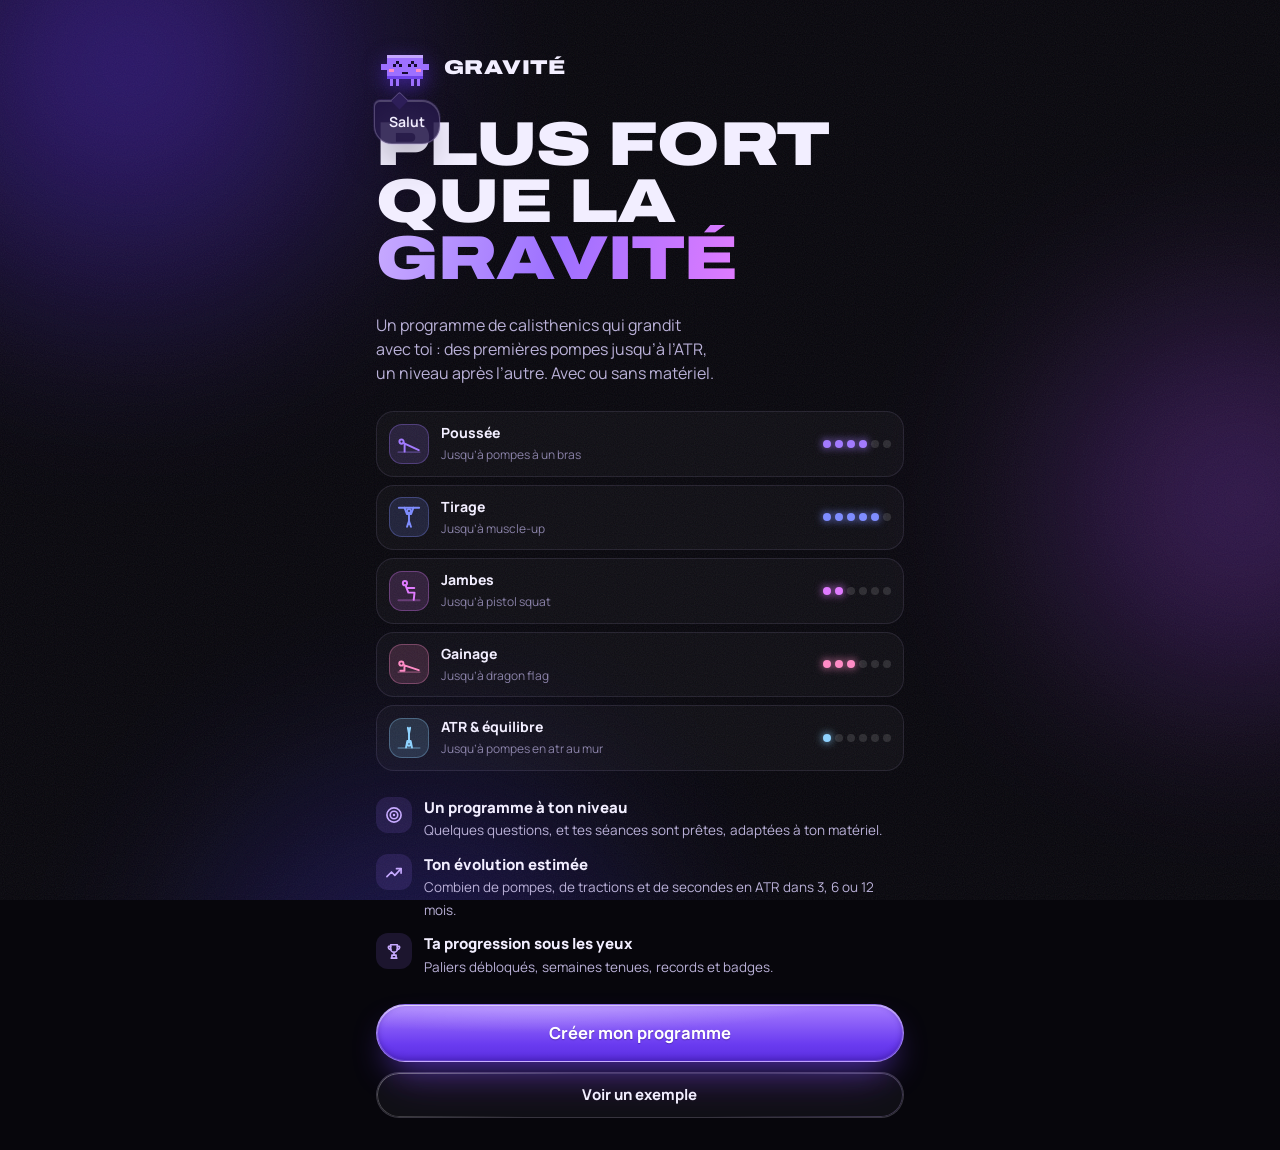
==== commit 9d98654b: "Ajoute une visite guidée, des comptes par e-mail et des réglages d'accessibilité - Visite guidée ave" ====
--- a/index.html
+++ b/index.html
@@ -24,6 +24,9 @@
 <nav id="tabbar" class="tabbar" aria-label="Navigation principale" hidden></nav>
 <div id="player-root"></div>
 <script src="js/data.js"></script>
+<script src="js/config.js"></script>
+<script src="js/vendor/supabase.js"></script>
+<script src="js/cloud.js"></script>
 <script src="js/mascot.js"></script>
 <script src="js/tutos.js"></script>
 <script src="js/app.js"></script>
--- a/css/styles.css
+++ b/css/styles.css
@@ -787,6 +787,70 @@
 .tv.mini .tv-tag, .tv.mini .tv-bar, .tv.mini .tv-play, .tv.mini .tv-time { display: none; }
 .stage .tv-host.tv-mini { width: min(72vw, 250px); cursor: pointer; border-radius: var(--r-md); }
 
+
+/* ---------- Visite guidée ---------- */
+.tour { position: fixed; inset: 0; z-index: 95; pointer-events: none; }
+.tour-block { position: fixed; pointer-events: auto; background: transparent; }
+.tour-ring {
+  position: fixed; border-radius: 20px; pointer-events: none;
+  box-shadow: 0 0 0 200vmax rgba(4, 2, 12, 0.74);
+  outline: 2px solid rgba(199, 170, 255, 0.95);
+  transition: left 0.45s var(--ease-out), top 0.45s var(--ease-out), width 0.45s var(--ease-out), height 0.45s var(--ease-out);
+  animation: tour-pulse 1.8s ease-in-out infinite;
+}
+.tour-ring.empty { outline: 0; animation: none; }
+@keyframes tour-pulse { 50% { outline-color: rgba(199, 170, 255, 0.35); outline-offset: 4px; } }
+.tour-card {
+  position: fixed; left: 50%; transform: translateX(-50%);
+  bottom: calc(14px + env(safe-area-inset-bottom, 0px));
+  width: min(520px, calc(100% - 2 * max(12px, env(safe-area-inset-left, 0px))));
+  display: grid; grid-template-columns: 64px minmax(0, 1fr); gap: 14px; align-items: start;
+  padding: 16px; border-radius: 24px; pointer-events: auto;
+  background: rgba(30, 20, 62, 0.94);
+  -webkit-backdrop-filter: blur(20px) saturate(170%); backdrop-filter: blur(20px) saturate(170%);
+  border: 1px solid rgba(232, 222, 255, 0.26);
+  box-shadow: inset 0 1px 0 rgba(255, 255, 255, 0.2), 0 24px 60px -20px rgba(0, 0, 0, 0.9), 0 0 40px -10px rgba(157, 112, 255, 0.5);
+  transition: opacity 0.25s ease;
+}
+.tour-card.at-top { bottom: auto; top: calc(12px + env(safe-area-inset-top, 0px)); }
+.tour.moving .tour-card { opacity: 0.55; }
+.tour-mascot { width: 64px; height: 52px; margin-top: 4px; }
+.tour-mascot .mascot-bubble { display: none !important; }
+.tour-step { font-size: 11.5px; font-weight: 800; letter-spacing: 0.1em; text-transform: uppercase; color: var(--violet-2); }
+.tour-text { font-size: 15px; font-weight: 600; line-height: 1.45; margin-top: 4px; min-height: 4.3em; }
+.tour-foot { display: flex; justify-content: flex-end; gap: 8px; margin-top: 12px; flex-wrap: wrap; }
+.tour-foot .btn { min-height: 44px; padding: 0 16px; font-size: 14px; }
+
+/* ---------- Comptes ---------- */
+.pw-wrap { position: relative; }
+.pw-wrap .input { padding-right: 54px; }
+.pw-toggle { position: absolute; right: 3px; top: 50%; transform: translateY(-50%); width: 44px; height: 44px; padding: 0; border: 0; border-radius: 12px; background: none; color: var(--ink-2); display: grid; place-items: center; }
+.pw-toggle svg { width: 20px; height: 20px; }
+.pw-toggle[aria-pressed="true"] { color: var(--violet-2); }
+.input[aria-invalid="true"] { border-color: var(--bad); }
+.form-err { padding: 10px 12px; border-radius: 12px; font-size: 13.5px; font-weight: 600; color: #ffc6ce; background: rgba(255, 125, 141, 0.12); border: 1px solid rgba(255, 125, 141, 0.38); }
+.link-btn { justify-self: center; min-height: 44px; padding: 8px 6px; border: 0; background: none; color: var(--violet-2); font-weight: 700; font-size: 14px; text-decoration: underline; text-underline-offset: 3px; }
+.link-row { display: flex; justify-content: space-between; gap: 8px; flex-wrap: wrap; }
+.acc-email { overflow-wrap: anywhere; }
+.skip-link { position: fixed; z-index: 200; left: 12px; top: calc(8px + env(safe-area-inset-top, 0px)); padding: 10px 16px; border: 0; border-radius: 12px; background: var(--violet); color: #fff; font-weight: 800; transform: translateY(-300%); }
+.skip-link:focus { transform: none; }
+
+/* ---------- Accessibilité ---------- */
+html.a11y-large .app, html.a11y-large .player-inner, html.a11y-large .sheet, html.a11y-large .tour-card { zoom: 1.14; }
+html.a11y-large .sheet { max-height: calc(88vh / 1.14); }
+html.a11y-large .tab { font-size: 12.5px; }
+html.a11y-contrast { --ink: #ffffff; --ink-2: #e8e2f8; --ink-3: #cdc5e4; --line: rgba(225, 212, 255, 0.36); --line-strong: rgba(235, 226, 255, 0.58); }
+html.a11y-contrast body { background: #000000; }
+html.a11y-contrast .aurora { display: none; }
+html.a11y-contrast .card, html.a11y-contrast .stat, html.a11y-contrast .fam-row, html.a11y-contrast .option, html.a11y-contrast .cues,
+html.a11y-contrast .next-up, html.a11y-contrast .warm-row, html.a11y-contrast .badge, html.a11y-contrast .cap-card { background: #120c24; }
+html.a11y-contrast .btn { border-color: rgba(255, 255, 255, 0.62); }
+html.a11y-contrast .chip { color: #ffffff; border-color: rgba(255, 255, 255, 0.45); }
+html.a11y-contrast .mascot-bubble, html.a11y-contrast .tour-card, html.a11y-contrast .sheet { background: #1b1236; }
+html.a11y-contrast :focus-visible { outline: 3px solid #ffffff; outline-offset: 3px; }
+html.a11y-calm *, html.a11y-calm *::before, html.a11y-calm *::after { animation-duration: 0.001ms !important; animation-iteration-count: 1 !important; transition-duration: 0.001ms !important; scroll-behavior: auto !important; }
+html.a11y-calm .aurora i { animation: none; }
+
 @media (min-width: 700px) {
   .app { padding-top: 34px; }
 }
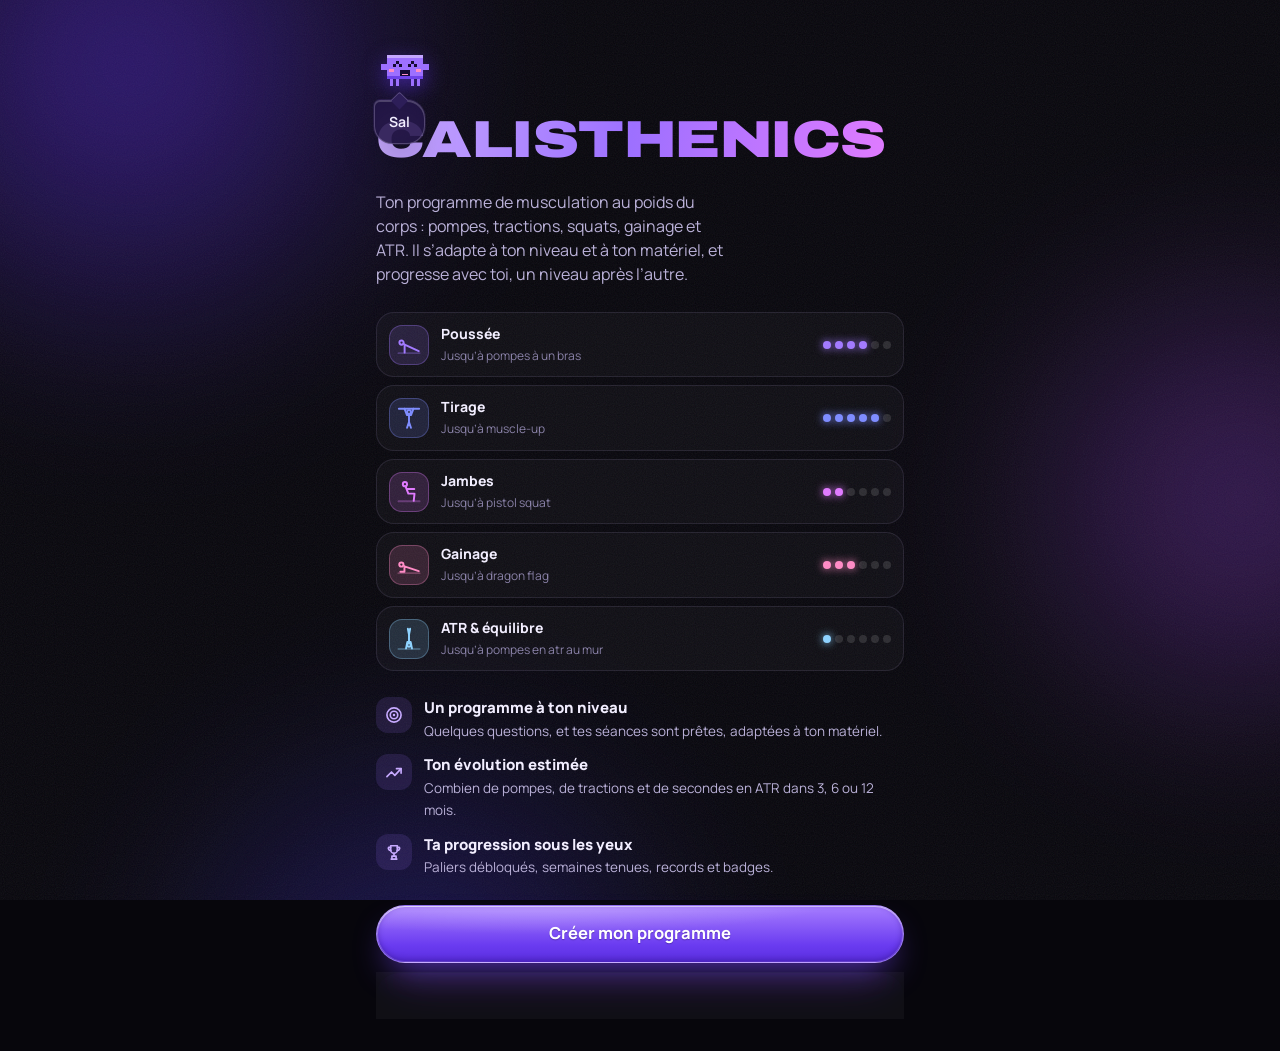
==== commit 8fcbd871: "Renomme le projet en Calisthenics et simplifie l'écran d'accueil Le nom affiché, le titre de la page" ====
--- a/index.html
+++ b/index.html
@@ -3,13 +3,13 @@
 <head>
 <meta charset="utf-8">
 <meta name="viewport" content="width=device-width, initial-scale=1, viewport-fit=cover">
-<title>Gravité Calisthenics</title>
+<title>Calisthenics</title>
 <meta name="description" content="Programme de calisthenics au poids du corps : pompes, tractions, ATR. Des niveaux à débloquer et ta progression sous les yeux.">
 <meta name="theme-color" content="#07060c">
 <meta name="apple-mobile-web-app-capable" content="yes">
 <meta name="mobile-web-app-capable" content="yes">
 <meta name="apple-mobile-web-app-status-bar-style" content="black-translucent">
-<meta name="apple-mobile-web-app-title" content="Gravité">
+<meta name="apple-mobile-web-app-title" content="Calisthenics">
 <link rel="manifest" href="manifest.webmanifest">
 <link rel="icon" href="icons/icon.svg" type="image/svg+xml">
 <link rel="apple-touch-icon" href="icons/icon-180.png">
--- a/css/styles.css
+++ b/css/styles.css
@@ -1,5 +1,5 @@
 /*
-  Gravité : interface sombre, accents violets, verre liquide.
+  Calisthenics : interface sombre, accents violets, verre liquide.
   Mise en page : une colonne type app mobile (max 560 px), barre d’onglets en verre en bas,
   lecteur de séance plein écran par-dessus.
 */
@@ -408,7 +408,7 @@
 .brand { display: flex; align-items: center; gap: 10px; }
 .brand-mark { width: 40px; height: 40px; }
 .brand b { font-family: var(--font-display); font-weight: 900; font-stretch: 125%; font-size: 20px; letter-spacing: 0.02em; }
-.welcome-title { font-size: clamp(40px, 12vw, 62px); font-stretch: 125%; font-weight: 900; text-transform: uppercase; line-height: 0.92; letter-spacing: -0.01em; }
+.welcome-title { font-size: clamp(28px, 8.6vw, 52px); font-stretch: 125%; font-weight: 900; text-transform: uppercase; line-height: 0.92; letter-spacing: -0.01em; }
 .welcome-title em { font-style: normal; background: linear-gradient(100deg, #c7aaff, #9d70ff 50%, #e07bff); -webkit-background-clip: text; background-clip: text; color: transparent; }
 .ladder { display: grid; gap: 8px; }
 .ladder-row { display: grid; grid-template-columns: 40px 1fr auto; gap: 12px; align-items: center; padding: 10px 12px; border-radius: var(--r-md); background: rgba(255, 255, 255, 0.03); border: 1px solid var(--line); }
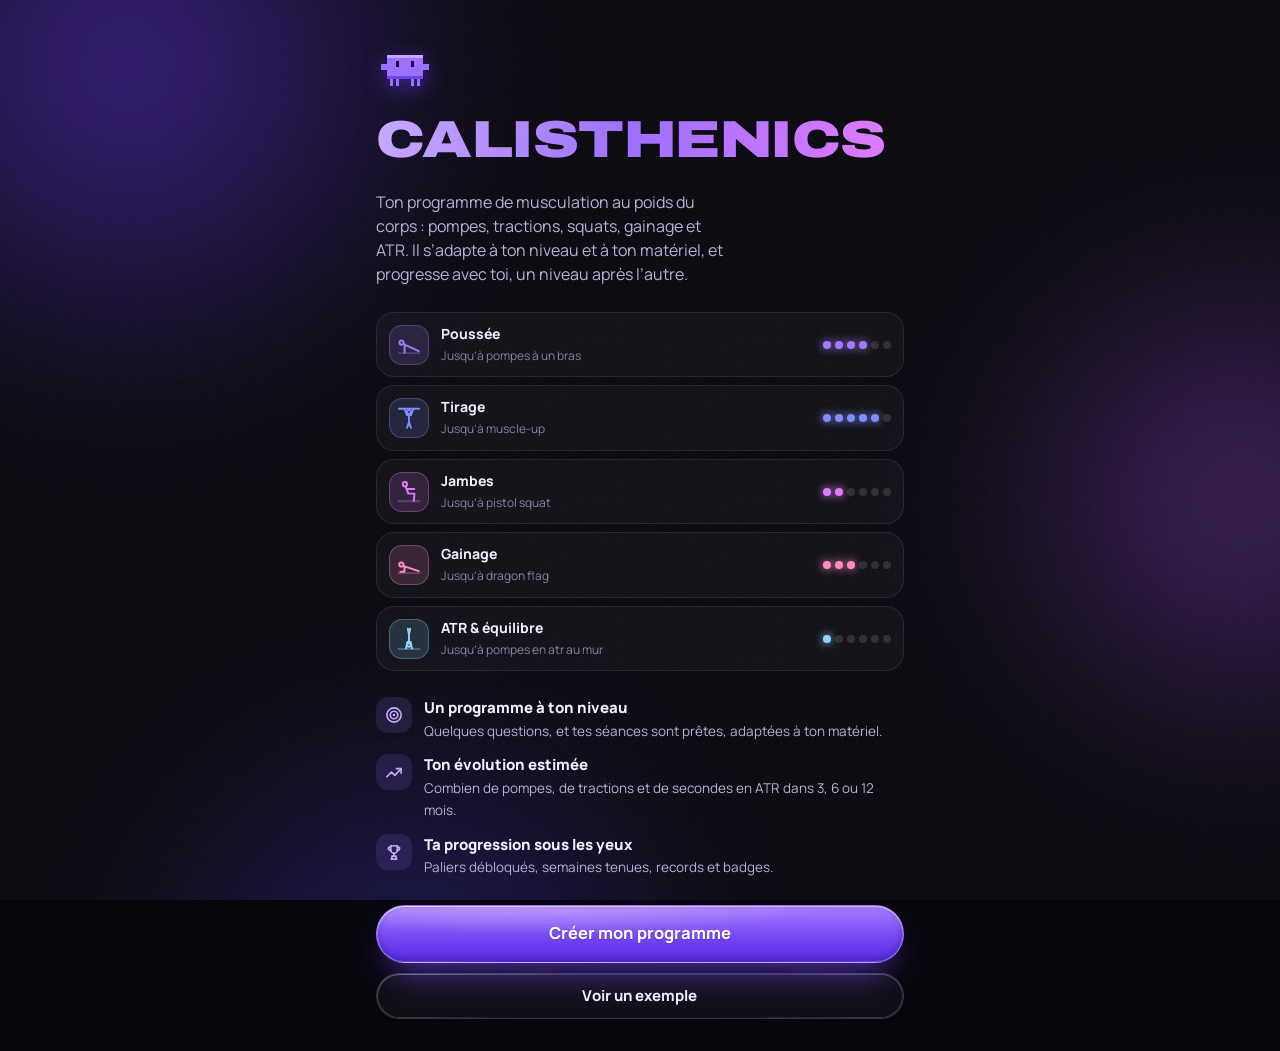
==== commit 341308bb: "Utilise la mascotte comme icône de l'application L'icône affichée sur l'écran d'accueil du téléphone" ====
--- a/index.html
+++ b/index.html
@@ -11,8 +11,8 @@
 <meta name="apple-mobile-web-app-status-bar-style" content="black-translucent">
 <meta name="apple-mobile-web-app-title" content="Calisthenics">
 <link rel="manifest" href="manifest.webmanifest">
-<link rel="icon" href="icons/icon.svg" type="image/svg+xml">
-<link rel="apple-touch-icon" href="icons/icon-180.png">
+<link rel="icon" href="icons/icon.svg?v=2" type="image/svg+xml">
+<link rel="apple-touch-icon" href="icons/icon-180.png?v=2">
 <link rel="preconnect" href="https://fonts.googleapis.com">
 <link rel="preconnect" href="https://fonts.gstatic.com" crossorigin>
 <link rel="stylesheet" href="https://fonts.googleapis.com/css2?family=Archivo:wdth,wght@62..125,400..900&family=Manrope:wght@400..800&display=swap">
--- a/css/styles.css
+++ b/css/styles.css
@@ -724,27 +724,29 @@
 .mascot .m-zzz text { fill: #e8dcff; font-family: var(--font-display); font-weight: 900; }
 @keyframes m-float { 50% { transform: translateY(-1px); opacity: 0.55; } }
 
+/* Bulle insérée dans la page, sous l'en-tête : elle pousse le contenu au lieu de le recouvrir. */
 .mascot-bubble {
-  position: absolute; z-index: 30; left: -2px; top: calc(100% + 10px);
-  width: max-content; max-width: min(290px, calc(100vw - 48px));
-  padding: 11px 14px; border-radius: 6px 18px 18px 18px;
+  position: relative; z-index: 2; justify-self: start;
+  width: fit-content; max-width: 100%; margin-left: 4px;
+  padding: 10px 14px; border-radius: 6px 18px 18px 18px;
   background: rgba(34, 22, 70, 0.86);
   -webkit-backdrop-filter: blur(18px) saturate(170%); backdrop-filter: blur(18px) saturate(170%);
   border: 1px solid rgba(232, 222, 255, 0.24);
-  box-shadow: inset 0 1px 0 rgba(255, 255, 255, 0.2), 0 18px 40px -14px rgba(0, 0, 0, 0.85), 0 0 0 1px rgba(157, 112, 255, 0.12);
-  color: var(--ink); font-size: 14px; font-weight: 650; line-height: 1.42; text-align: left;
-  cursor: pointer; transform-origin: 18px -8px;
+  box-shadow: inset 0 1px 0 rgba(255, 255, 255, 0.2), 0 12px 30px -16px rgba(0, 0, 0, 0.85);
+  color: var(--ink); font-size: 14px; font-weight: 650; line-height: 1.4; text-align: left;
+  cursor: pointer; transform-origin: 18px -8px; overflow: visible;
 }
 .mascot-bubble::before {
-  content: ""; position: absolute; top: -7px; left: 18px; width: 12px; height: 12px;
+  content: ""; position: absolute; top: -7px; left: 16px; width: 12px; height: 12px;
   background: rgb(45, 30, 88); border-left: 1px solid rgba(232, 222, 255, 0.24); border-top: 1px solid rgba(232, 222, 255, 0.24);
   transform: rotate(45deg); border-radius: 3px 0 0 0;
 }
-.mascot-bubble.in { animation: bubble-in 0.45s var(--spring) both; }
-.mascot-bubble.out { animation: bubble-out 0.24s ease both; }
-@keyframes bubble-in { from { opacity: 0; transform: translateY(-6px) scale(0.85); } to { opacity: 1; transform: none; } }
-@keyframes bubble-out { to { opacity: 0; transform: translateY(-4px) scale(0.94); } }
-.player .mascot-bubble { max-width: min(280px, calc(100vw - 96px)); }
+.view > .mascot-bubble { margin-top: -6px; }
+.player-inner .mascot-bubble { margin-top: 10px; margin-left: 52px; max-width: calc(100% - 52px); }
+.mascot-bubble.in { animation: bubble-in 0.4s var(--spring) both; }
+.mascot-bubble.out { animation: bubble-out 0.22s ease both; }
+@keyframes bubble-in { from { opacity: 0; transform: translateY(-6px) scale(0.9); } to { opacity: 1; transform: none; } }
+@keyframes bubble-out { to { opacity: 0; transform: translateY(-4px) scale(0.95); } }
 
 /* ---------- Tutos ---------- */
 button.ex-row { width: 100%; background: none; border: 0; border-top: 1px solid rgba(214, 196, 255, 0.1); border-radius: 0; text-align: left; color: inherit; font: inherit; cursor: pointer; }
